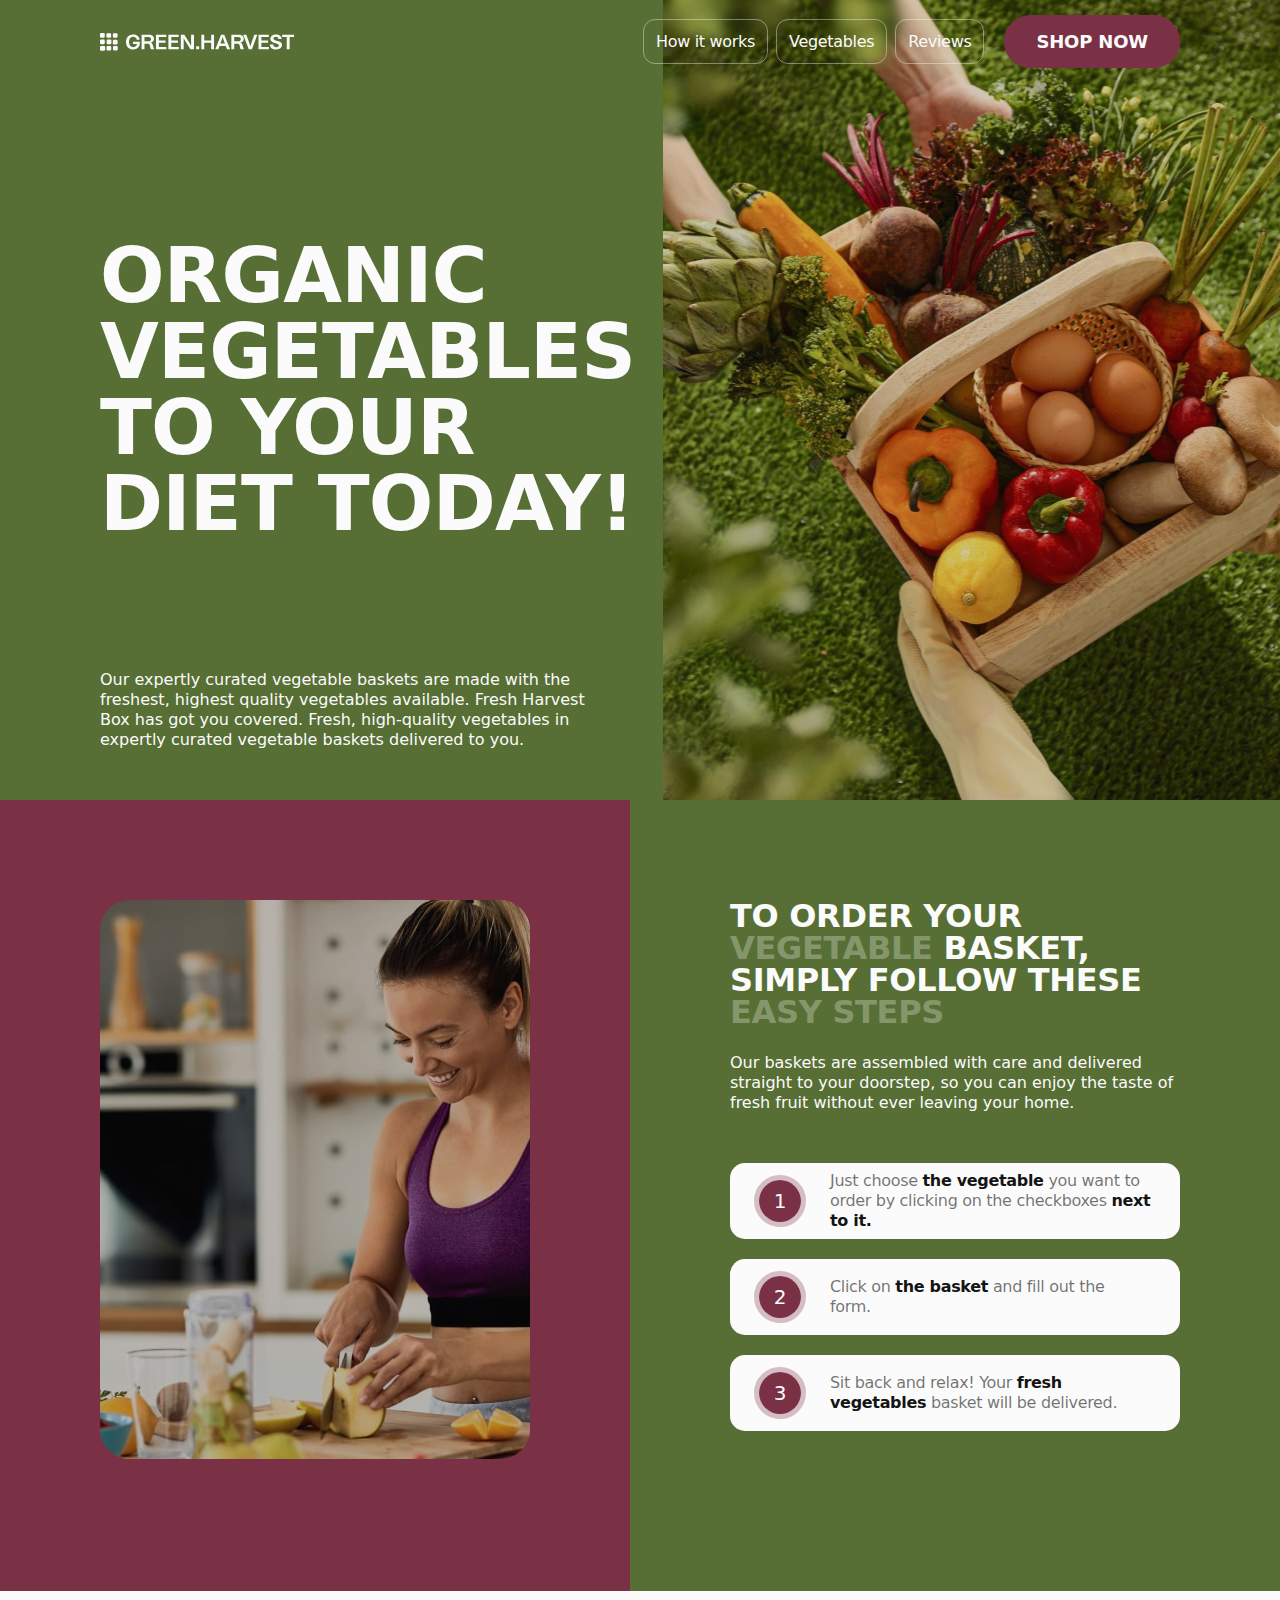
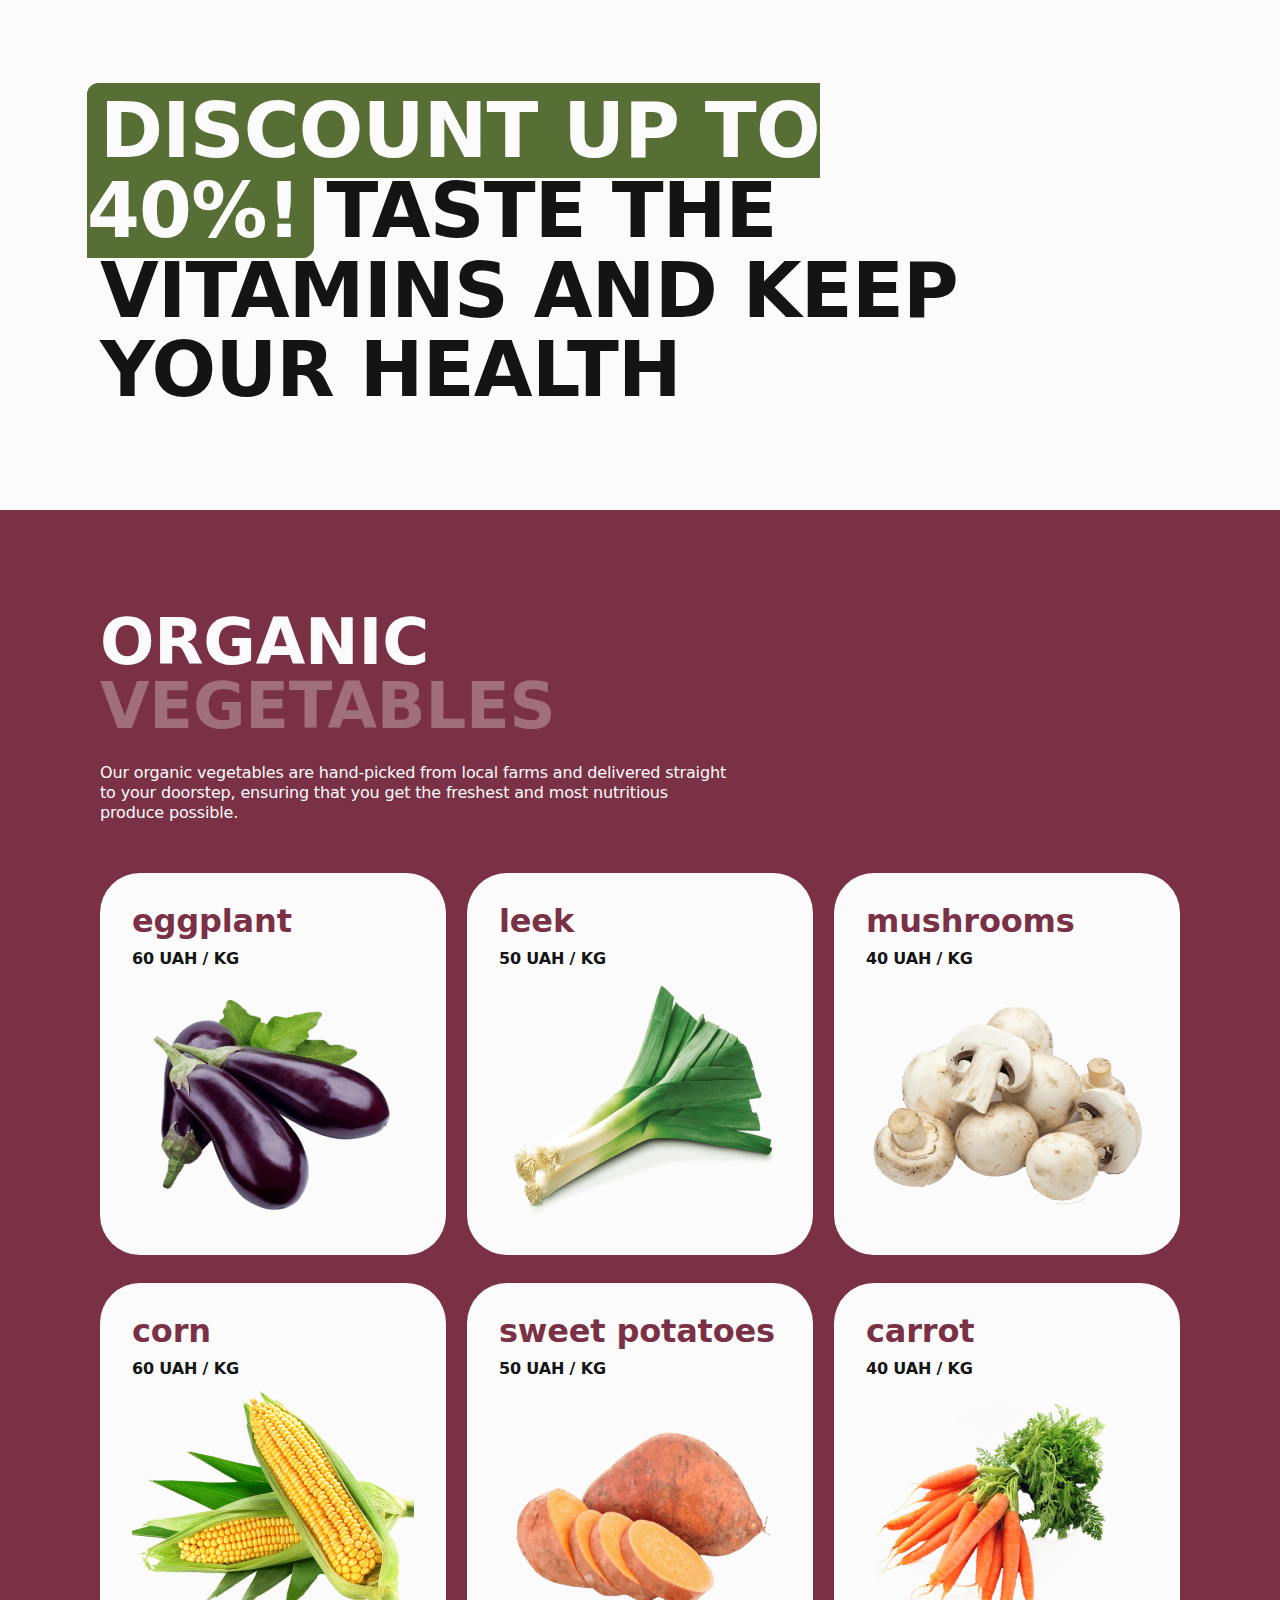
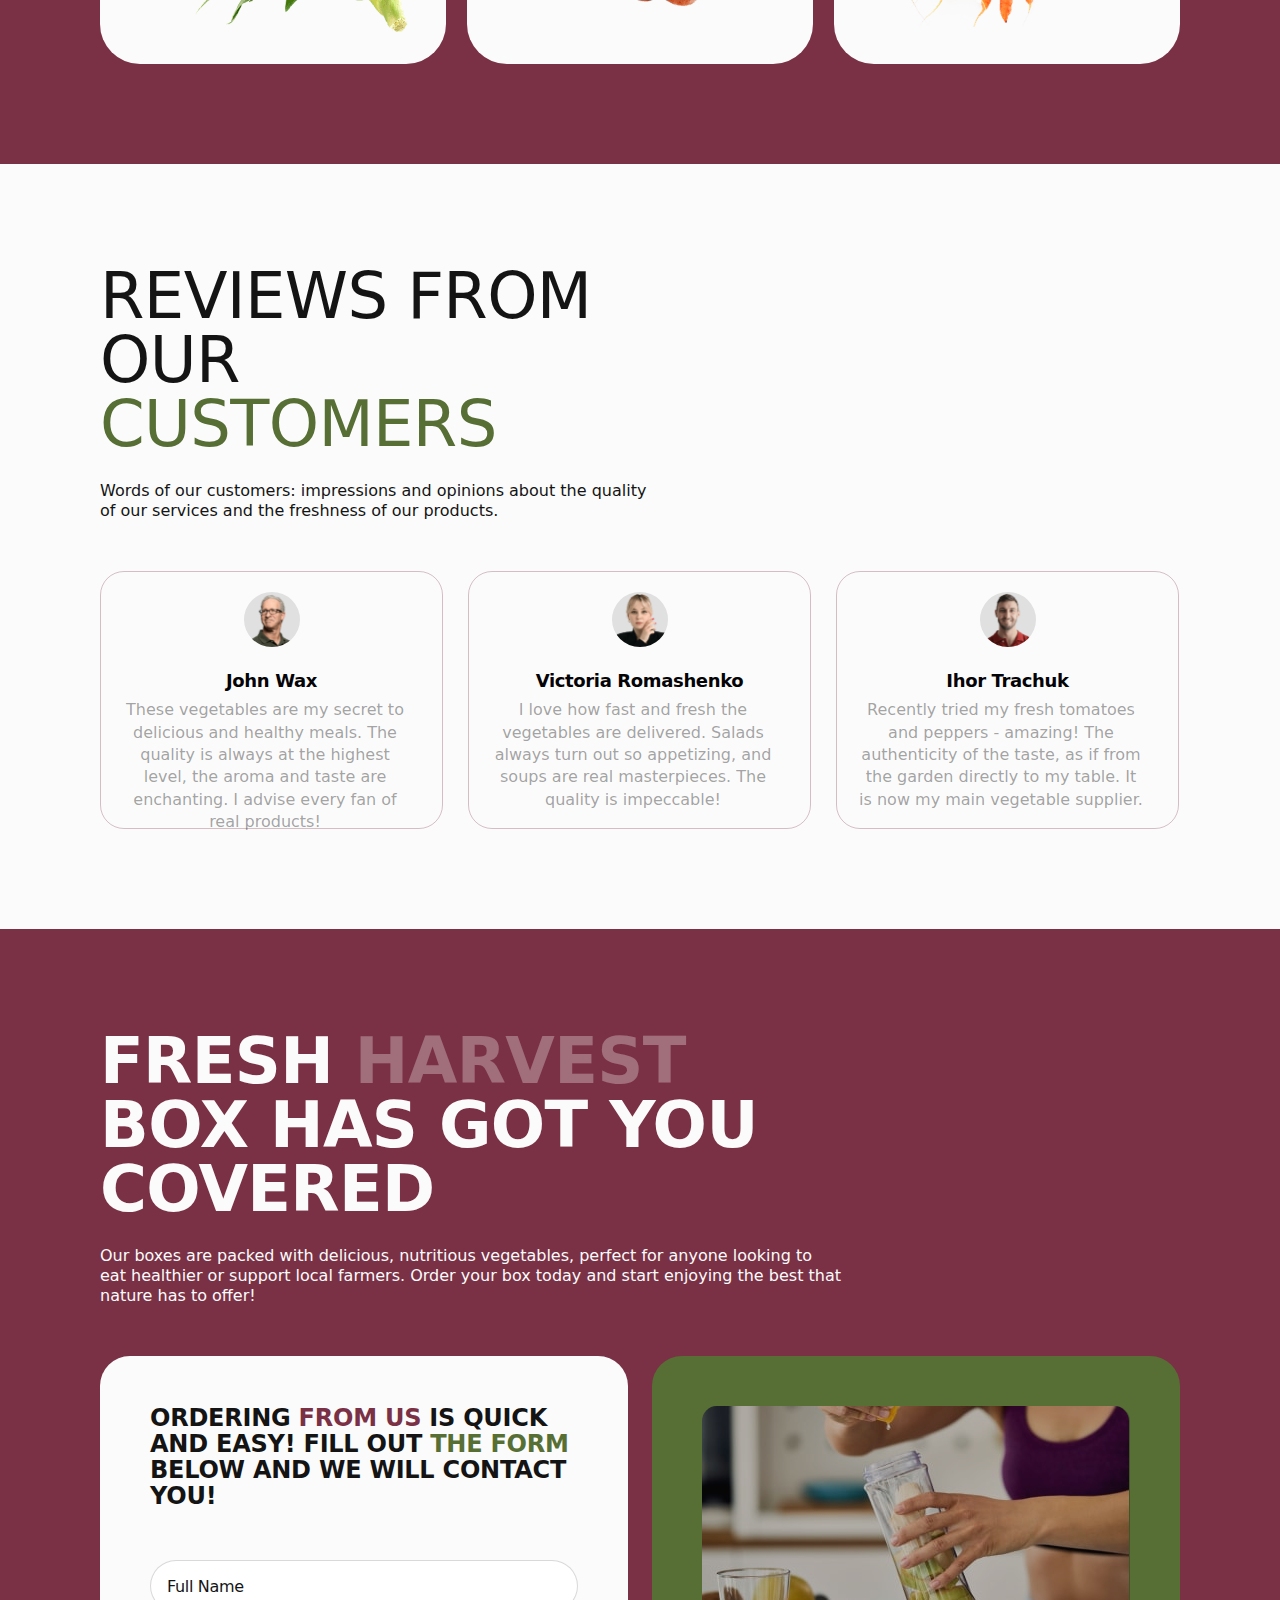
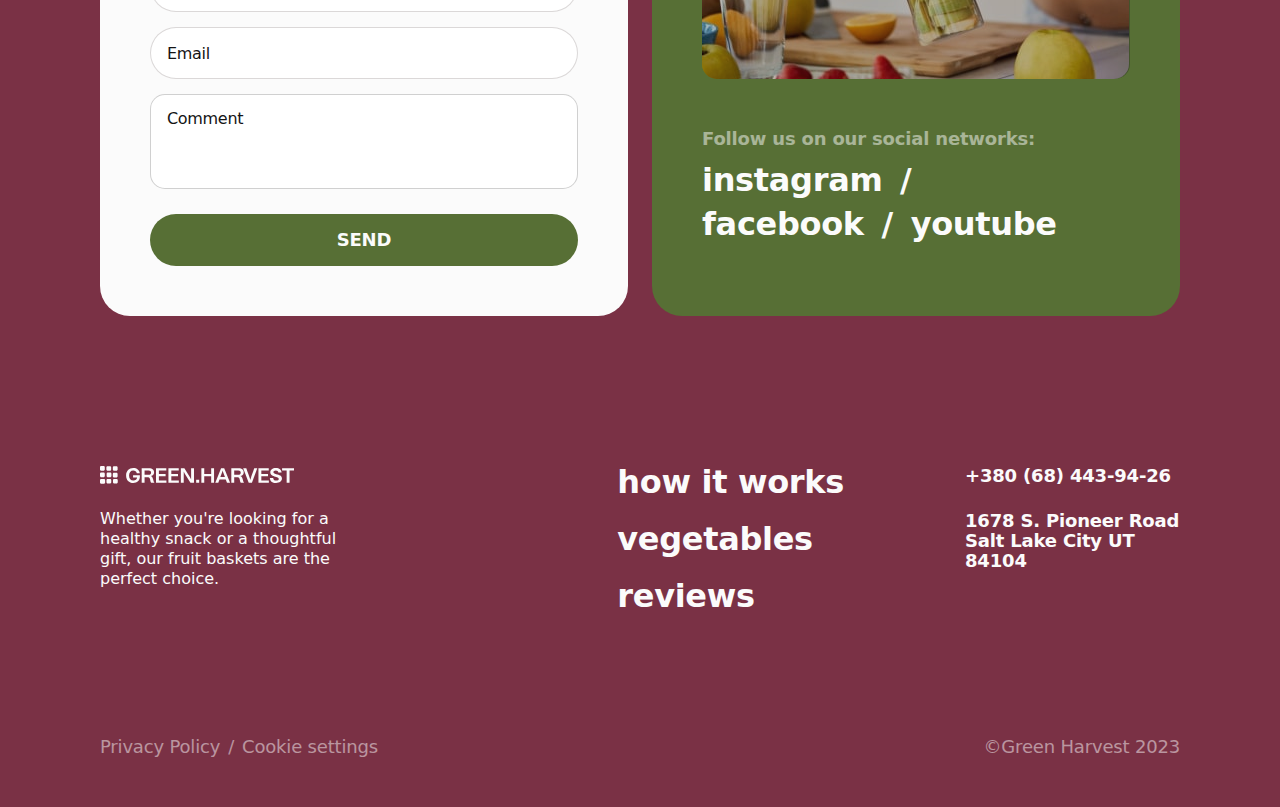
==== index.html @ 1ac450e4 "Deploying to gh-pages from @ ReshetS/greenharvest.v.ua@9ea8bf56bd5e5dac60e402d4d004d34b33aa23df 🚀" ====
<!DOCTYPE html>
<html lang="en">
  <head>
    <meta charset="UTF-8" />
    <link rel="icon" type="image/svg+xml" href="/favicon.svg" />
    <meta name="viewport" content="width=device-width, initial-scale=1.0" />
    <title>Green.Harvest</title>
    <!-- Modern Normalize -->
    <link
      rel="stylesheet"
      href="https://cdn.jsdelivr.net/npm/modern-normalize@2.0.0/modern-normalize.min.css"
    />

    <link rel="preconnect" href="https://fonts.googleapis.com" />
    <link rel="preconnect" href="https://fonts.gstatic.com" crossorigin />
    <link
      href="https://fonts.googleapis.com/css2?family=Inter+Tight:wght@500;600;700&display=swap"
      rel="stylesheet"
    />
    
    <script type="module" crossorigin src="/commonHelpers.js"></script>
    <link rel="stylesheet" href="/assets/index-4db8a9c2.css">
  </head>
  <body>
    <header class="header">
  <div class="container">
    <div class="header-container">
      <a class="header-logo-link" href="./index.html">
        <svg class="header-logo-mob squares" width="16" height="16">
          <use href="/assets/icons-3df100cc.svg#mini-cubiki"></use>
        </svg>
        <svg class="header-logo-mob" width="148" height="12">
          <use href="/assets/icons-3df100cc.svg#mini-green-harvest"></use>
        </svg>
        <svg class="header-logo-tab squares" width="18" height="18">
          <use href="/assets/icons-3df100cc.svg#big-cubiki"></use>
        </svg>
        <svg class="header-logo-tab" width="168" height="16">
          <use href="/assets/icons-3df100cc.svg#big-green-harvest"></use>
        </svg>
      </a>
      <nav class="nav">
        <ul class="nav-list">
          <li class="nav-item">
            <a href="#how-it-works" class="nav-link">How it works</a>
          </li>
          <li class="nav-item">
            <a href="#vegetables" class="nav-link">Vegetables</a>
          </li>
          <li class="nav-item">
            <a href="#reviews" class="nav-link">Reviews</a>
          </li>
          <li class="nav-item">
            <a href="#your-order" class="shop-now">shop now</a>
          </li>
        </ul>
      </nav>
      <button type="button" class="button-menu-open">
        <svg class="open-menu-mobile" width="32" height="32">
          <use
            class="open-menu-mob-icon"
            href="/assets/icons-3df100cc.svg#mini-icon-menu-open"
          ></use>
        </svg>
        <svg class="open-menu-tablet" width="40" height="40">
          <use
            class="open-menu-tablet-icon"
            href="/assets/icons-3df100cc.svg#big-icon-menu-open"
          ></use>
        </svg>
      </button>
    </div>
  </div>
</header>

    <main>
      <section class="hero">
  <div class="container">
    <div class="hero-text">
      <h1 class="hero-header">Organic vegetables to your diet today!</h1>
      <p class="hero-paragraph">
        Our expertly curated vegetable baskets are made with the freshest,
        highest quality vegetables available. Fresh Harvest Box has got you
        covered. Fresh, high-quality vegetables in expertly curated vegetable
        baskets delivered to you.
      </p>
    </div>
    <div class="hero-image"></div>
  </div>
</section>

      <section class="how-it-works" id="how-it-works">
  <div class="container">
    <h2 class="visually-hidden">How it works</h2>

    <div class="work-image-wrap">
      <div class="work-image">
        <picture>
          <source
            srcset="/assets/womcut-desc-1x-min-873be052.jpg 1x, /assets/womcut-desc-2x-min-32a72a0f.jpg 2x, /assets/womcut-desc-3x-min-7bc50a00.jpg 3x"
            media="(min-width: 1280px)"
          />
          <source
            srcset="/assets/womcut-tab-1x-min-53e9abe7.jpg 1x, /assets/womcut-tab-2x-min-c71056ba.jpg 2x, /assets/womcut-tab-3x-min-bfb5bbde.jpg 3x"
            media="(min-width: 768px)"
          />
          <source
            srcset="/assets/womcut-mob-1x-min-f9c97482.jpg 1x, /assets/womcut-mob-2x-min-c83e01bf.jpg 2x, /assets/womcut-mob-3x-min-0de0ffdc.jpg 3x"
            media="(max-width: 767px)"
          />
          <img
            class="work-image-pic"
            src="/assets/womcut-mob-1x-min-f9c97482.jpg"
            alt="Woman with knife"
          />
        </picture>
      </div>
    </div>
    <div class="work-steps-wrap">
      <div class="work-steps-txt-wrap">
        <h3 class="work-steps-subtit">
          To order your
          <span class="steps-subt-accent">vegetable</span> basket, simply follow
          these <span class="steps-subt-accent">easy steps</span>
        </h3>
        <p class="work-steps-text">
          Our baskets are assembled with care and delivered straight to your
          doorstep, so you can enjoy the taste of fresh fruit without ever
          leaving your home.
        </p>
      </div>
      <ol class="work-steps-list">
        <li class="work-steps-item">
          <p class="work-steps-item-txt">
            Just choose
            <span class="steps-list-accent">the vegetable</span> you want to
            order by clicking on the checkboxes
            <span class="steps-list-accent">next to it.</span>
          </p>
        </li>
        <li class="work-steps-item">
          <p class="work-steps-item-txt">
            Click on <span class="steps-list-accent">the basket</span> and fill
            out the form.
          </p>
        </li>
        <li class="work-steps-item">
          <p class="work-steps-item-txt">
            Sit back and relax! Your
            <span class="steps-list-accent">fresh vegetables</span> basket will
            be delivered.
          </p>
        </li>
      </ol>
    </div>
  </div>
</section>

      <section class="advertisement">
  <div class="container">
    <h2 class="visually-hidden">advertisement</h2>
    <p class="adv-text">
      <span class="adv-text-title">Discount up to 40%!</span
      ><span class="adv-text-descr"
        >Taste the vitamins and keep your health</span
      >
    </p>
  </div>
</section>

      <section class="vegetables" id="vegetables">
  <div class="container">
    <h2 class="organic-title">organic <span>vegetables</span></h2>
    <p class="title-about">
      Our organic vegetables are hand-picked from local farms and delivered
      straight to your doorstep, ensuring that you get the freshest and most
      nutritious produce possible.
    </p>
    <ul class="vg-list">
      <li class="vg-item">
        <h3 class="vg-subtitle">eggplant</h3>
        <p class="price-list">60 UAH / kg</p>
        <img
          srcset="/assets/blueguy-1x-min-4309bded.png 1x, /assets/blueguy-2x-min-775c04b2.png 2x, /assets/blueguy-3x-min-c6e5b8b1.png 3x"
          src="/assets/blueguy-1x-min-4309bded.png"
          alt="eggplant"
          width="282"
          height="243"
          class="vg-image"
        />
      </li>
      <li class="vg-item">
        <h3 class="vg-subtitle">leek</h3>
        <p class="price-list">50 UAH / kg</p>
        <img
          srcset="/assets/porei-1x-min-8922a48b.png 1x, /assets/porei-2x-min-8bfcbc9f.png 2x, /assets/porei-3x-min-dde8d0f3.png 3x"
          src="/assets/porei-1x-min-8922a48b.png"
          alt="leek"
          width="282"
          height="243"
          class="vg-image"
        />
      </li>
      <li class="vg-item">
        <h3 class="vg-subtitle">mushrooms</h3>
        <p class="price-list">40 UAH / kg</p>
        <img
          srcset="/assets/mashroom-1x-min-e8122bf9.png 1x, /assets/mashroom-2x-min-98635565.png 2x, /assets/mashroom-3x-min-b7a8b71f.png 3x"
          src="/assets/mashroom-1x-min-e8122bf9.png"
          alt="mushrooms"
          width="282"
          height="243"
          class="vg-image"
        />
      </li>
      <li class="vg-item">
        <h3 class="vg-subtitle">corn</h3>
        <p class="price-list">60 UAH / kg</p>
        <img
          srcset="/assets/corn-1x-min-f8c5b124.png 1x, /assets/corn-2x-min-4d82a1a4.png 2x, /assets/corn-3x-min-5b1b519f.png 3x"
          src="/assets/corn-1x-min-f8c5b124.png"
          alt="corn"
          width="282"
          height="243"
          class="vg-image"
        />
      </li>
      <li class="vg-item">
        <h3 class="vg-subtitle">sweet potatoes</h3>
        <p class="price-list">50 UAH / kg</p>
        <img
          srcset="/assets/batat-1x-min-7afc7198.png 1x, /assets/batat-2x-min-94a55d65.png 2x, /assets/batat-3x-min-c5b07190.png 3x"
          src="/assets/batat-1x-min-7afc7198.png"
          alt="sweetpotatoes"
          width="282"
          height="243"
          class="vg-image"
        />
      </li>
      <li class="vg-item">
        <h3 class="vg-subtitle">carrot</h3>
        <p class="price-list">40 UAH / kg</p>
        <img
          srcset="/assets/carrot-1x-min-13c53e2b.png 1x, /assets/carrot-2x-min-f703655a.png 2x, /assets/carrot-3x-min-bb2704ab.png 3x"
          src="/assets/carrot-1x-min-13c53e2b.png"
          alt="carrot"
          width="282"
          height="243"
          class="vg-image"
        />
      </li>
    </ul>
  </div>
</section>

      <section class="reviews" id="reviews">
  <div class="container">
    <h2 class="reviews-title">
      Reviews from our <span class="reviews-title-part">customers</span>
    </h2>
    <p class="reviews-text">
      Words of our customers: impressions and opinions about the quality of our
      services and the freshness of our products.
    </p>
    <ul class="reviews-list">
      <li class="reviews-item">
        <img
          srcset="[data-uri] 1x, /assets/john-2x-min-01c5e425.png 2x, /assets/john-3x-min-49cc8dfa.png 3x"
          class="reviews-img"
          src="[data-uri]"
          width="56"
          height="56"
          alt="John Wax"
        />

        <h3 class="reviews-subtitle">John Wax</h3>
        <p class="reviews-describe-text">
          These vegetables are my secret to delicious and healthy meals. The
          quality is always at the highest level, the aroma and taste are
          enchanting. I advise every fan of real products!
        </p>
      </li>
      <li class="reviews-item">
        <img
          srcset="[data-uri] 1x, /assets/victoria-2x-min-fb53dc72.png 2x, /assets/victoria-3x-min-999ca492.png 3x"
          class="reviews-img"
          src="[data-uri]"
          width="56"
          height="56"
          alt="Victoria Romashenko"
        />

        <h3 class="reviews-subtitle">Victoria Romashenko</h3>
        <p class="reviews-describe-text">
          I love how fast and fresh the vegetables are delivered. Salads always
          turn out so appetizing, and soups are real masterpieces. The quality
          is impeccable!
        </p>
      </li>
      <li class="reviews-item">
        <img
          srcset="/assets/ihor-3x-min-97449807.png 3x, /assets/ihor-2x-min-61804caf.png 2x, [data-uri] 1x"
          class="reviews-img"
          src="[data-uri]"
          width="56"
          height="56"
          alt="Ihor Trachuk"
        />

        <h3 class="reviews-subtitle">Ihor Trachuk</h3>
        <p class="reviews-describe-text">
          Recently tried my fresh tomatoes and peppers - amazing! The
          authenticity of the taste, as if from the garden directly to my table.
          It is now my main vegetable supplier.
        </p>
      </li>
    </ul>
  </div>
</section>

      <section class="your-order" id="your-order">
  <div class="container">
    <h2 class="your-order-title">
      fresh <span class="highlight-text-harvest">harvest</span> box has got you
      covered
    </h2>
    <p class="your-order-text">
      Our boxes are packed with delicious, nutritious vegetables, perfect for
      anyone looking to eat healthier or support local farmers. Order your box
      today and start enjoying the best that nature has to offer!
    </p>
    <div class="order-wrap">
      <div class="order-block">
        <form class="order-form">
          <p class="order-form-text">
            Ordering <span class="highlight-text-from-us">from us</span> is
            quick and easy! Fill out
            <span class="the-form">the form</span> below and we will contact
            you!
          </p>
          <input
            class="form-input"
            type="text"
            name="full-name"
            required
            placeholder="Full Name"
            pattern="[A-ZА-Я][a-zа-я]+ [A-ZА-Я][a-zа-я]+$"
            title="Please enter your full name, starting with capital letters (e.g., John Doe)."
          />
          <input
            class="form-input"
            type="email"
            name="email"
            required
            pattern="([A-z0-9_.-]{1,})@([A-z0-9_.-]{1,}).([A-z]{2,8})"
            placeholder="Email"
            title="Please enter a valid email address (e.g., user@example.com)."
          />
          <textarea
            class="form-textarea"
            name="comment"
            placeholder="Comment"
          ></textarea>
          <button class="form-submit-btn" type="submit">Send</button>
        </form>
      </div>
      <div class="social-media-block">
        <div class="image-wrap">
          <picture class="adaptive-image">
            <source
              media="(max-width: 767px)"
              srcset="/assets/womfill-mob-1x-min-afe6b4da.jpg 1x, /assets/womfill-mob-2x-min-99ae3e4e.jpg 2x, /assets/womfill-mob-3x-min-cabac37d.jpg 3x"
            />
            <source
              media="(max-width: 1279px)"
              srcset="/assets/womfill-tab-1x-min-35a54bfb.jpg 1x, /assets/womfill-tab-2x-min-a87c1660.jpg 2x, /assets/womfill-tab-3x-min-3a364bf2.jpg 3x"
            />
            <source
              media="(min-width: 1280px)"
              srcset="/assets/womfill-desc-1x-min-17edf8d7.jpg 1x, /assets/womfill-desc-2x-min-dd694968.jpg 2x, /assets/womfill-desc-3x-min-8ea91750.jpg 3x"
            />
            <img
              src="/assets/womfill-tab-1x-min-35a54bfb.jpg"
              class="social-media-image"
              alt="Woman filling the blender with fruits"
            />
          </picture>
        </div>
        <p class="social-media-text">Follow us on our social networks:</p>
        <ul class="social-media">
          <li class="social-media-item">
            <a
              class="social-media-link"
              target="_blank"
              href="https://www.instagram.com/goitclub/"
              >instagram</a
            >
          </li>
          <li class="social-media-item">
            <a
              class="social-media-link"
              target="_blank"
              href="https://www.youtube.com/c/GoIT"
              >facebook</a
            >
          </li>
          <li class="social-media-item">
            <a
              class="social-media-link"
              target="_blank"
              href="https://www.facebook.com/goITclub/"
              >youtube</a
            >
          </li>
        </ul>
      </div>
    </div>
  </div>
</section>

    </main>
    <footer class="footer">
  <div class="container">
    <div class="footer-wrap">
      <div class="footer-logo">
        <a class="footer-logo-link" href="./index.html">
          <svg class="footer-logo-icon-mob" width="16" height="16">
            <use href="/assets/icons-3df100cc.svg#mini-cubiki"></use>
          </svg>
          <svg class="footer-logo-icon-mob" width="148" height="12">
            <use href="/assets/icons-3df100cc.svg#mini-green-harvest"></use>
          </svg>
          <svg class="footer-logo-icon-tab" width="18" height="18">
            <use href="/assets/icons-3df100cc.svg#big-cubiki"></use>
          </svg>
          <svg class="footer-logo-icon-tab" width="168" height="15">
            <use href="/assets/icons-3df100cc.svg#big-green-harvest"></use>
          </svg>
        </a>
        <p class="footer-text">
          Whether you're looking for a healthy snack or a thoughtful gift, our
          fruit baskets are the perfect choice.
        </p>
      </div>
      <div class="footer-blok-nav">
        <nav class="footer-nav">
          <ul class="footer-nav-list">
            <li>
              <a class="footer-nav-link" href="#how-it-works">how it works</a>
            </li>
            <li>
              <a class="footer-nav-link" href="#vegetables">vegetables</a>
            </li>
            <li><a class="footer-nav-link" href="#reviews">reviews</a></li>
          </ul>
        </nav>
        <address class="footer-address">
          <a class="footer-address-link" href="tel:+380684439426"
            >+380 (68) 443-94-26</a
          >
          <p class="footer-address-text">
            1678 S. Pioneer Road Salt Lake City UT 84104
          </p>
        </address>
      </div>
    </div>

    <div class="footer-soc">
      <a class="footer-soc-link" href="">Privacy Policy</a>
      <p class="footer-soc-text">/</p>
      <a class="footer-soc-link" href="">Cookie settings</a>
      <a class="footer-soc-link" href="./index.html"
        >&copy;Green Harvest 2023</a
      >
    </div>
  </div>
</footer>

    <div class="backdrop" id="mobile-menu">
  <div class="mobile-menu">
    <div class="modal container">
      <button type="button" class="modal-btn">
        <svg
          class="modal-close-icon-mini"
          width="20"
          height="20"
          aria-label="close-icon"
        >
          <use href="/assets/icons-3df100cc.svg#miniX"></use>
        </svg>
        <svg
          class="modal-close-icon-big"
          width="24"
          height="24"
          aria-label="close-icon"
        >
          <use href="/assets/icons-3df100cc.svg#bigX"></use>
        </svg>
      </button>
      <ul class="modal-menu">
        <li class="modal-menu-item">
          <a href="#how-it-works" class="modal-menu-link">how it works</a>
        </li>
        <li class="modal-menu-item">
          <a href="#vegetables" class="modal-menu-link">vegetables</a>
        </li>
        <li class="modal-menu-item">
          <a href="#reviews" class="modal-menu-link">reviews</a>
        </li>
        <li class="modal-menu-item-shop">
          <a href="#your-order" class="modal-menu-link-shop">shop now</a>
        </li>
      </ul>
    </div>
  </div>
</div>

    
  </body>
</html>
---- assets/index-4db8a9c2.css ----
h1,h2,h3,h4,h5,h6,p{margin:0}p:last-child{margin-bottom:0}ul,ol{margin:0;padding:0;list-style:none}a{color:currentColor;text-decoration:none}button{cursor:pointer}img{display:block;max-width:100%;height:auto}.header .container{position:relative}.header-container{display:flex;justify-content:space-between;align-items:center;position:absolute;padding:0 20px;left:0;right:0;top:20px;width:100%}.header-logo-link{display:flex;align-items:center;gap:4px}.header-logo-mob{fill:#fbfbfb}.button-menu-open{display:block;stroke:#fbfbfb;background-color:transparent;border:none}.open-menu-tablet,.header-logo-tab,.nav{display:none}@media screen and (min-width: 768px){.header-container{padding:0 32px;top:32px}.header-logo-link{gap:8px}.button-menu-open{height:40px}.button-menu-open-mob,.header-logo-mob,.open-menu-mobile{display:none}.open-menu-tablet{display:inline}.open-menu-tablet-icon{stroke:#fbfbfb;background-color:transparent;border:none}.header-logo-tab{display:inline;fill:#fbfbfb}}@media screen and (min-width:1280px){.header-container{padding:0 100px}.button-menu-open-td{display:none}.nav{display:flex;align-items:center}.nav-list{display:flex}.nav-item:not(:last-child){margin-right:8px}.nav-item:nth-last-child(2){margin-right:20px}.nav-link{padding:12px;border:1px solid rgba(251,251,251,.4);border-radius:12px;font-weight:500;line-height:1.25;letter-spacing:-.02em}.button-menu-open{display:none}.shop-now{border-radius:30px;padding:16px 32px;background-color:#7a3145;border:none;font-weight:600;font-size:18px;letter-spacing:-.01em;line-height:1.11;text-transform:uppercase;transition:background-color .3s cubic-bezier(.4,0,.2,1)}.shop-now:hover,.shop-now:focus{background-color:#622133}}.hero{width:100%;margin:0 auto;background-color:#576f35}.hero>.container{padding:0}.hero-text{padding:100px 20px 40px}.hero-header{font-size:48px;line-height:1;letter-spacing:-.01em;text-transform:uppercase;margin-bottom:20px}.hero-paragraph{line-height:1.29;font-weight:500}.hero-image{background-image:linear-gradient(to bottom,rgba(20,20,20,.2),rgba(20,20,20,.2)),url(/assets/vegbox-mob-1x-min-b0b3d341.jpg);background-repeat:no-repeat;background-position:center;background-size:cover;width:100%;height:370px}@media screen and (min-resolution: 192dpi){.hero-image{background-image:linear-gradient(to bottom,rgba(20,20,20,.2),rgba(20,20,20,.2)),url(/assets/vegbox-mob-2x-min-153def08.jpg)}}@media screen and (min-resolution: 288dpi){.hero-image{background-image:linear-gradient(to bottom,rgba(20,20,20,.2),rgba(20,20,20,.2)),url(/assets/vegbox-mob-3x-min-8d259956.jpg)}}@media screen and (min-width: 768px){.hero-text{padding:122px 32px 50px}.hero-header{font-size:76px;margin-bottom:25px}.hero-paragraph{line-height:1.25;margin-right:101px}.hero-image{height:539px;background-image:linear-gradient(to bottom,rgba(20,20,20,.2),rgba(20,20,20,.2)),url(/assets/vegbox-tab-1x-min-7b70e2a1.jpg)}@media screen and (min-resolution: 192dpi){.hero-image{background-image:linear-gradient(to bottom,rgba(20,20,20,.2),rgba(20,20,20,.2)),url(/assets/vegbox-tab-2x-min-f621f8d2.jpg)}}@media screen and (min-resolution: 288dpi){.hero-image{background-image:linear-gradient(to bottom,rgba(20,20,20,.2),rgba(20,20,20,.2)),url(/assets/vegbox-tab-3x-min-9489acaa.jpg)}}}@media screen and (min-width: 1280px){.hero>.container{display:flex;flex-direction:row;gap:0}.hero-text{padding-top:238px;padding-right:28px;padding-left:100px;flex-basis:630px}.hero-header{margin-bottom:128px}.hero-paragraph{margin-right:31px}.hero-image{flex-basis:650px;height:800px;background-image:linear-gradient(to bottom,rgba(20,20,20,.2),rgba(20,20,20,.2)),url(/assets/vegbox-desc-1x-min-d628b702.jpg)}@media screen and (min-resolution: 192dpi){.hero-image{background-image:linear-gradient(to bottom,rgba(20,20,20,.2),rgba(20,20,20,.2)),url(/assets/vegbox-desc-2x-min-db6448e7.jpg)}}@media screen and (min-resolution: 288dpi){.hero-image{background-image:linear-gradient(to bottom,rgba(20,20,20,.2),rgba(20,20,20,.2)),url(/assets/vegbox-desc-3x-min-4e0ac0df.jpg)}}}.how-it-works{width:100%;margin:0 auto}.how-it-works>.container{padding:0}.work-image-wrap{padding:40px 20px}.work-image{position:relative}.work-image-pic{border-radius:30px;max-width:100%;margin:0 auto}.work-image:after{content:"";width:100%;height:100%;position:absolute;top:0;left:0;background-color:#1414144d;border-radius:30px;pointer-events:none}.work-steps-wrap{background-color:#576f35;padding:80px 20px}.work-steps-txt-wrap{margin-bottom:40px}.work-steps-subtit{font-weight:600;font-size:28px;line-height:1;letter-spacing:-.01em;text-transform:uppercase;color:#fbfbfb;margin:0 auto 20px}.steps-subt-accent{color:#fbfbfb4d}.work-steps-text{font-weight:500;font-size:14px;line-height:1.28;color:#fbfbfb;margin:0 auto}.work-steps-list{color:#14141499;display:flex;flex-direction:column;justify-content:center;align-items:center;gap:20px;width:100%}.work-steps-item:nth-child(2){padding:12px 59px 12px 100px}.work-steps-item{display:flex;align-items:center;position:relative;counter-increment:section;list-style:none;z-index:0;background-color:#fbfbfb;border-radius:15px;padding:12px 27px 12px 100px;width:100%;height:76px}.work-steps-item:before{background-image:url("data:image/svg+xml,%3Csvg viewBox='0 0 52 52' fill='none' xmlns='http://www.w3.org/2000/svg'%3E%3Ccircle cx='26' cy='26' r='21' fill='%237A3145'/%3E%3Ccircle cx='26' cy='26' r='23.5' stroke='%237A3145' stroke-opacity='0.3' stroke-width='5'/%3E%3C/svg%3E%0A");background-repeat:no-repeat;background-size:cover;content:counter(section);position:absolute;top:50%;transform:translateY(-50%);left:24px;display:flex;align-items:center;justify-content:center;font-size:20px;color:#fbfbfb;font-weight:500;line-height:1;letter-spacing:-.02em;height:52px;width:52px}.work-steps-item-txt{font-weight:500;font-size:12px;line-height:1.17;letter-spacing:-.02em;color:#14141499}.steps-list-accent{font-weight:700;color:#141414}@media screen and (min-width: 768px){.work-image-wrap{padding:100px 64px}.work-image-pic{max-width:640px;height:640px}.work-steps-wrap{padding:100px 159px}.work-steps-txt-wrap{margin-bottom:50px}.work-steps-subtit{font-size:32px;margin-bottom:25px}.work-steps-text{font-size:16px;line-height:1.25}.work-steps-item{padding:12px 25px 12px 100px}.work-steps-item-txt{font-size:16px;line-height:1.25}}@media screen and (min-width: 1280px){.how-it-works>.container{display:flex;flex-direction:row;gap:0}.work-image-wrap{padding:100px;flex-basis:630px}.work-image-pic{width:430px;height:559px}.work-steps-wrap{flex-basis:650px;padding:100px 100px 160px}}.advertisement{padding-top:80px;padding-bottom:80px;background:#fbfbfb}.advertisement .container{padding-left:10px;padding-right:10px}.adv-text{display:block;font-size:48px;line-height:1.04;letter-spacing:-.01em;text-transform:uppercase;color:#141414}.adv-text-title{display:block;color:#fbfbfb;border-style:solid;border-color:#576f35;border-left-width:10px;border-right-width:10px;border-radius:12px;background-color:#576f35;padding-left:0}.adv-text-descr{display:block;padding-left:10px}@media screen and (min-width: 768px){.advertisement{padding-top:100px;padding-bottom:100px}.advertisement .container{padding-left:16px;padding-right:16px}.adv-text{font-size:64px;line-height:1.09}.adv-text-title{border-left-width:16px;border-right-width:16px}.adv-text-descr{padding-left:16px}}@media screen and (min-width: 1280px){.advertisement .container{padding-left:100px;padding-right:100px}.adv-text{font-size:76px;line-height:1.05}.adv-text-title{display:inline;border-left-width:13px;border-right-width:13px;position:relative;left:-13px}.adv-text-descr{display:inline;padding-left:0;padding-right:13px}}.vegetables{padding-top:80px;padding-bottom:80px;letter-spacing:-.01em}.organic-title{font-size:48px;line-height:1.04;text-transform:uppercase;margin-bottom:20px;max-width:335px}.organic-title span{color:#fbfbfb4d}.title-about{font-weight:500;line-height:1.29;margin-bottom:40px;max-width:335px}.vg-list{display:flex;flex-wrap:wrap;gap:20px}.vg-item{border-radius:40px;padding:32px 26px;flex-basis:auto;background:#fbfbfb}.vg-subtitle{font-size:28px;line-height:1;color:#7a3145;margin-bottom:12px}.price-list{line-height:1.29;text-transform:uppercase;color:#141414;margin-bottom:14px}.vg-image{margin:0 auto}@media screen and (min-width: 768px){.vegetables{padding-top:100px;padding-bottom:100px}.organic-title{font-size:64px;line-height:1;margin-bottom:50px;max-width:508px}.title-about{line-height:1.25;margin-bottom:50px;max-width:626px}.vg-list{gap:28px 20px}.vg-item{padding:32px 30px;flex-basis:calc((100% - 20px)/2)}.vg-subtitle{font-size:32px}.price-list{margin-bottom:10px}}@media screen and (min-width: 1280px){.organic-title{margin-bottom:25px}.vg-list{gap:28px 21px}.vg-item{padding:32px;flex-basis:calc((100% - 2 * 21px) / 3)}}.reviews{background-color:#fbfbfb;padding-top:80px;padding-bottom:80px}.reviews-title{font-size:48px;line-height:1.04;letter-spacing:-.01em;text-transform:uppercase;color:#141414;margin-bottom:20px}.reviews-title-part{color:#576f35}.reviews-text{font-weight:500;line-height:1.3;color:#141414;margin-bottom:40px}.reviews-item{border:1px solid rgba(122,49,69,.3);border-radius:24px;padding:20px 16px 38px;width:100%;height:238px}.reviews-img{background-color:#e0e0e0;display:block;margin:auto auto 24px;border-radius:100%}.reviews-subtitle{font-size:16px;line-height:1.25;letter-spacing:-.02em;text-align:center;color:#040306;margin-bottom:8px}.reviews-describe-text{font-weight:500;line-height:1.3;text-align:center;color:#04030666;max-width:288px}.reviews-item{display:none}.reviews-item:nth-child(1){display:block}@media screen and (min-width: 768px){.reviews{background-color:#fbfbfb;padding-top:100px;padding-bottom:100px}.reviews-title{max-width:553px;font-weight:400;font-size:64px;line-height:1;letter-spacing:-.01em;text-transform:uppercase;color:#141414;margin-bottom:25px}.reviews-text{max-width:553px;font-weight:500;line-height:1.25;color:#141414;margin-bottom:50px}.reviews-subtitle{font-size:18px;line-height:1.1}.reviews-item:nth-child(-n+2){display:block}.reviews-describe-text{font-weight:500;line-height:1.4;text-align:center;color:#14141466}.reviews-list{display:flex;gap:18px}.reviews-item{width:343px;height:258px;padding:20px}:root{font-size:16px}}@media screen and (min-width: 1280px){.reviews{padding-top:100px;padding-bottom:100px}.reviews-item{display:block}.reviews-list{display:flex;gap:25px}}:root{--text: #141414;--background: #576f35;--background-2: #7a3145;--main-text: #fbfbfb;--harvest: rgba(251, 251, 251, .3);--font-family: "Inter Tight", sans-serif}.your-order{padding:80px 0}.your-order-title{display:block;font-size:48px;line-height:1.04;letter-spacing:-.01em;text-transform:uppercase;margin-bottom:29px}.highlight-text-harvest{color:var(--harvest)}.your-order-text{font-weight:500;line-height:1.29;margin-bottom:40px}.order-block{border-radius:30px;padding:40px 20px;background-color:var(--main-text)}.order-form-text{margin-bottom:40px;font-size:24px;line-height:1.08;letter-spacing:-.01em;text-transform:uppercase;color:var(--text)}.highlight-text-from-us{color:var(--background-2)}.the-form{color:var(--background)}.order-form{display:flex;flex-direction:column}.form-input{border:1px solid rgba(77,61,61,.2);width:100%;border-radius:30px;padding-left:16px;margin-bottom:15px;height:46px}.form-input:user-valid{border-color:#3cbc81}.form-input:user-invalid{border-color:#e74a3b}.form-input:focus,.form-textarea:focus{outline:none;border-color:var(--background-2)}.form-textarea{resize:none;width:100%;border:1px solid rgba(20,20,20,.2);border-radius:15px;padding-left:16px;padding-top:14px;height:91px;margin-bottom:20px}.order-form ::placeholder{font-weight:500;line-height:129%;letter-spacing:-.02em;color:var(--text)}.form-submit-btn{font-weight:600;line-height:1.29;letter-spacing:-.01em;border:none;text-transform:uppercase;color:var(--main-text);border-radius:30px;padding:16px 0;max-width:100%;text-align:center;background:var(--background)}.social-media-block{margin-top:20px;border-radius:30px;padding:40px 20px;background-color:var(--background)}.order-block,.social-media-block{min-width:280px}.social-media-image{max-width:100%;border-radius:15px;max-height:273px;margin-bottom:20px}.image-wrap{position:relative}.image-wrap:after{content:"";width:100%;height:100%;position:absolute;top:0;left:0;background-color:#1414144d;border-radius:15px;pointer-events:none}.social-media-text{line-height:1.29;letter-spacing:-.01em;color:#fbfbfb80}.social-media{margin-top:14px}.social-media-item{display:inline-block}.social-media-item:not(:last-child){margin-bottom:8px}.social-media-item:not(:last-child):after{content:"/";font-size:24px;line-height:1.08;margin:0 8px}.social-media-link{font-size:24px;line-height:1.08;letter-spacing:-.01em}@media screen and (min-width:768px){.your-order{padding:100px 0}.your-order-title{font-size:64px;line-height:1}.your-order-text{line-height:1.25;max-width:640px}.order-block{margin:0 auto;max-width:628px;padding:50px 100px}.order-form-text{margin-bottom:50px}.form-input{height:52px;line-height:1.25}.order-form::placeholder{font-weight:500;font-size:16px;line-height:1.25;letter-spacing:-.02em}.form-textarea{height:95px;margin-bottom:25px}.form-submit-btn{font-size:18px;line-height:1.11}.social-media-block{max-width:628px;margin:25px auto 0;padding:50px}.social-media-image{margin-bottom:50px}.social-media-text{font-size:18px;line-height:1.11}.social-media{margin-top:15px}.social-media-item:not(:last-child):after{font-size:32px;line-height:1;margin:0 12px}.social-media-item:not(:last-child){margin:0}.social-media-link{font-size:32px;line-height:1}}@media screen and (min-width:1280px){.order-wrap{display:flex;gap:24px}.order-block{padding:50px}.your-order-title{margin-bottom:25px;margin-right:auto;max-width:751px}.your-order-text{margin-right:auto;margin-bottom:50px;max-width:742px}.social-media-block{margin-top:0}.order-block,.social-media-block{flex-basis:calc((100% - 24px)/2)}.social-media-item:not(:last-child){margin-bottom:12px}}.footer{padding-top:40px;padding-bottom:40px}.footer-wrap{display:flex;flex-direction:column;gap:40px;margin-bottom:80px}.footer-logo{display:flex;align-items:flex-start;justify-content:flex-start;flex-direction:column;gap:14px;width:296px}.footer-logo-link{display:flex;gap:4px;align-items:center}.footer-logo-icon-mob{fill:#fbfbfb}.footer-logo-icon-tab{display:none;fill:#fbfbfb}.footer-text{font-weight:500;font-size:14px;line-height:1.29;color:#fbfbfb}.footer-blok-nav{display:flex;align-items:flex-start;justify-content:flex-start;flex-direction:column;gap:40px}.footer-nav-list{display:flex;align-items:flex-start;justify-content:flex-start;flex-direction:column;gap:14px}.footer-nav-link{font-size:28px;line-height:1;letter-spacing:-.01em;color:#fbfbfb}.footer-address{display:flex;align-items:flex-start;justify-content:flex-start;flex-direction:column;gap:14px}.footer-address-link{line-height:1.29;letter-spacing:-.01em;color:#fbfbfb}.footer-address-text{width:179px;line-height:1.29;letter-spacing:-.01em;color:#fbfbfb}.footer-soc{display:flex;flex-direction:row;gap:8px}.footer-soc-link,.footer-soc-text{font-weight:500;font-size:12px;line-height:1.33;letter-spacing:-.01em;color:#fbfbfb80}.footer-soc-link:last-child{margin-left:auto}@media screen and (min-width:768px){.footer{padding-top:32px;padding-bottom:32px}.footer-wrap{margin-bottom:100px;flex-direction:row}.footer-logo{gap:25px;width:265px}.footer-logo-link{gap:8px}.footer-logo-icon-mob{display:none}.footer-logo-icon-tab{display:flex;fill:#fbfbfb}.footer-text{font-size:16px;line-height:1.25}.footer-blok-nav{margin-left:auto;gap:64px}.footer-nav-list{gap:25px}.footer-nav-link{font-size:32px}.footer-address{gap:25px}.footer-address-link{font-size:18px;line-height:1.11}.footer-address-text{width:215px;font-size:18px;line-height:1.11}.footer-soc-link,.footer-soc-text{font-size:18px;line-height:1.11}}@media screen and (min-width:1280px){.footer{padding-top:50px;padding-bottom:50px}.footer-wrap{margin-bottom:125px}.footer-blok-nav{margin-left:auto;flex-direction:row;gap:121px}}.backdrop{position:fixed;top:0;left:0;width:100%;height:100%;z-index:999;background-color:#14141466;opacity:0;visibility:hidden;pointer-events:none;transition:opacity .25s cubic-bezier(.4,0,.2,1),visibility .25s cubic-bezier(.4,0,.2,1)}.mobile-menu{position:absolute;top:0;left:0;width:100%;height:100%;background-color:#7a3145;transition:transform .25s cubic-bezier(.4,0,.2,1);transform:translate(100%)}.backdrop.is-open{opacity:1;visibility:visible;pointer-events:auto}.backdrop.is-open>.mobile-menu{transform:translate(0)}.modal{position:relative;display:flex;flex-direction:column;height:100%;padding-bottom:40px;padding-top:240px}.modal-btn{position:absolute;top:20px;right:20px;background-color:transparent;border:none;padding:0;line-height:0}.modal-close-icon-mini{stroke:#fbfbfb}.modal-close-icon-big{display:none}.modal-menu{height:100%;display:flex;justify-content:space-between;align-items:center;gap:8px;flex-direction:column;margin-left:auto;margin-right:auto}.modal-menu-item{display:flex;justify-content:center;align-items:center;border:1px solid rgba(251,251,251,.4);border-radius:12px;width:115px;height:42px;transition:color .25s cubic-bezier(.4,0,.2,1)}.modal-menu-item:hover,.modal-menu-item:focus{background:#fbfbfb}.modal-menu-item:hover>.modal-menu-link,.modal-menu-item:focus>.modal-menu-link{color:#7a3145}.modal-menu-link{font-weight:500;font-size:14px;line-height:1.28571;letter-spacing:-.02em;text-align:center;color:#fbfbfb;transition:color .25s cubic-bezier(.4,0,.2,1)}.modal-menu-item-shop{display:flex;flex-wrap:wrap;justify-content:center;align-items:center;border:1px solid rgba(251,251,251,.2);border-radius:30px;width:155px;height:50px;margin-top:auto}.modal-menu-link-shop{font-weight:600;font-size:14px;line-height:1.28571;letter-spacing:-.01em;text-transform:uppercase;color:#fbfbfb}.modal-menu-item-shop:hover,.modal-menu-item-shop:focus{background:#fbfbfb}.modal-menu-item-shop:hover>.modal-menu-link-shop,.modal-menu-item-shop:focus>.modal-menu-link-shop{color:#7a3145}@media screen and (min-width: 768px) and (max-width: 1279px){.mobile-menu{width:351px;right:0;left:auto}.modal-close-icon-mini{display:none}.modal-close-icon-big{display:block;stroke:#fbfbfb}}@media screen and (min-width: 1280px){.backdrop.is-open{opacity:0;visibility:hidden;pointer-events:none}}:root{font-family:Inter Tight,sans-serif;font-optical-sizing:auto;font-weight:600;font-style:normal;font-size:14px;line-height:1;color:#fbfbfb;background-color:#7a3145;font-synthesis:none;text-rendering:optimizeLegibility;-webkit-font-smoothing:antialiased;-moz-osx-font-smoothing:grayscale;-webkit-text-size-adjust:100%}.container{width:100%;padding-left:20px;padding-right:20px;margin:0 auto}.visually-hidden{position:absolute;width:1px;height:1px;margin:-1px;border:0;padding:0;white-space:nowrap;clip-path:inset(100%);clip:rect(0 0 0 0);overflow:hidden}@media screen and (min-width: 375px){.container{max-width:375px}}@media screen and (min-width: 768px){.container{max-width:768px;padding-left:32px;padding-right:32px}:root{font-size:16px}}@media screen and (min-width: 1280px){.container{max-width:1280px;padding-left:100px;padding-right:100px}}
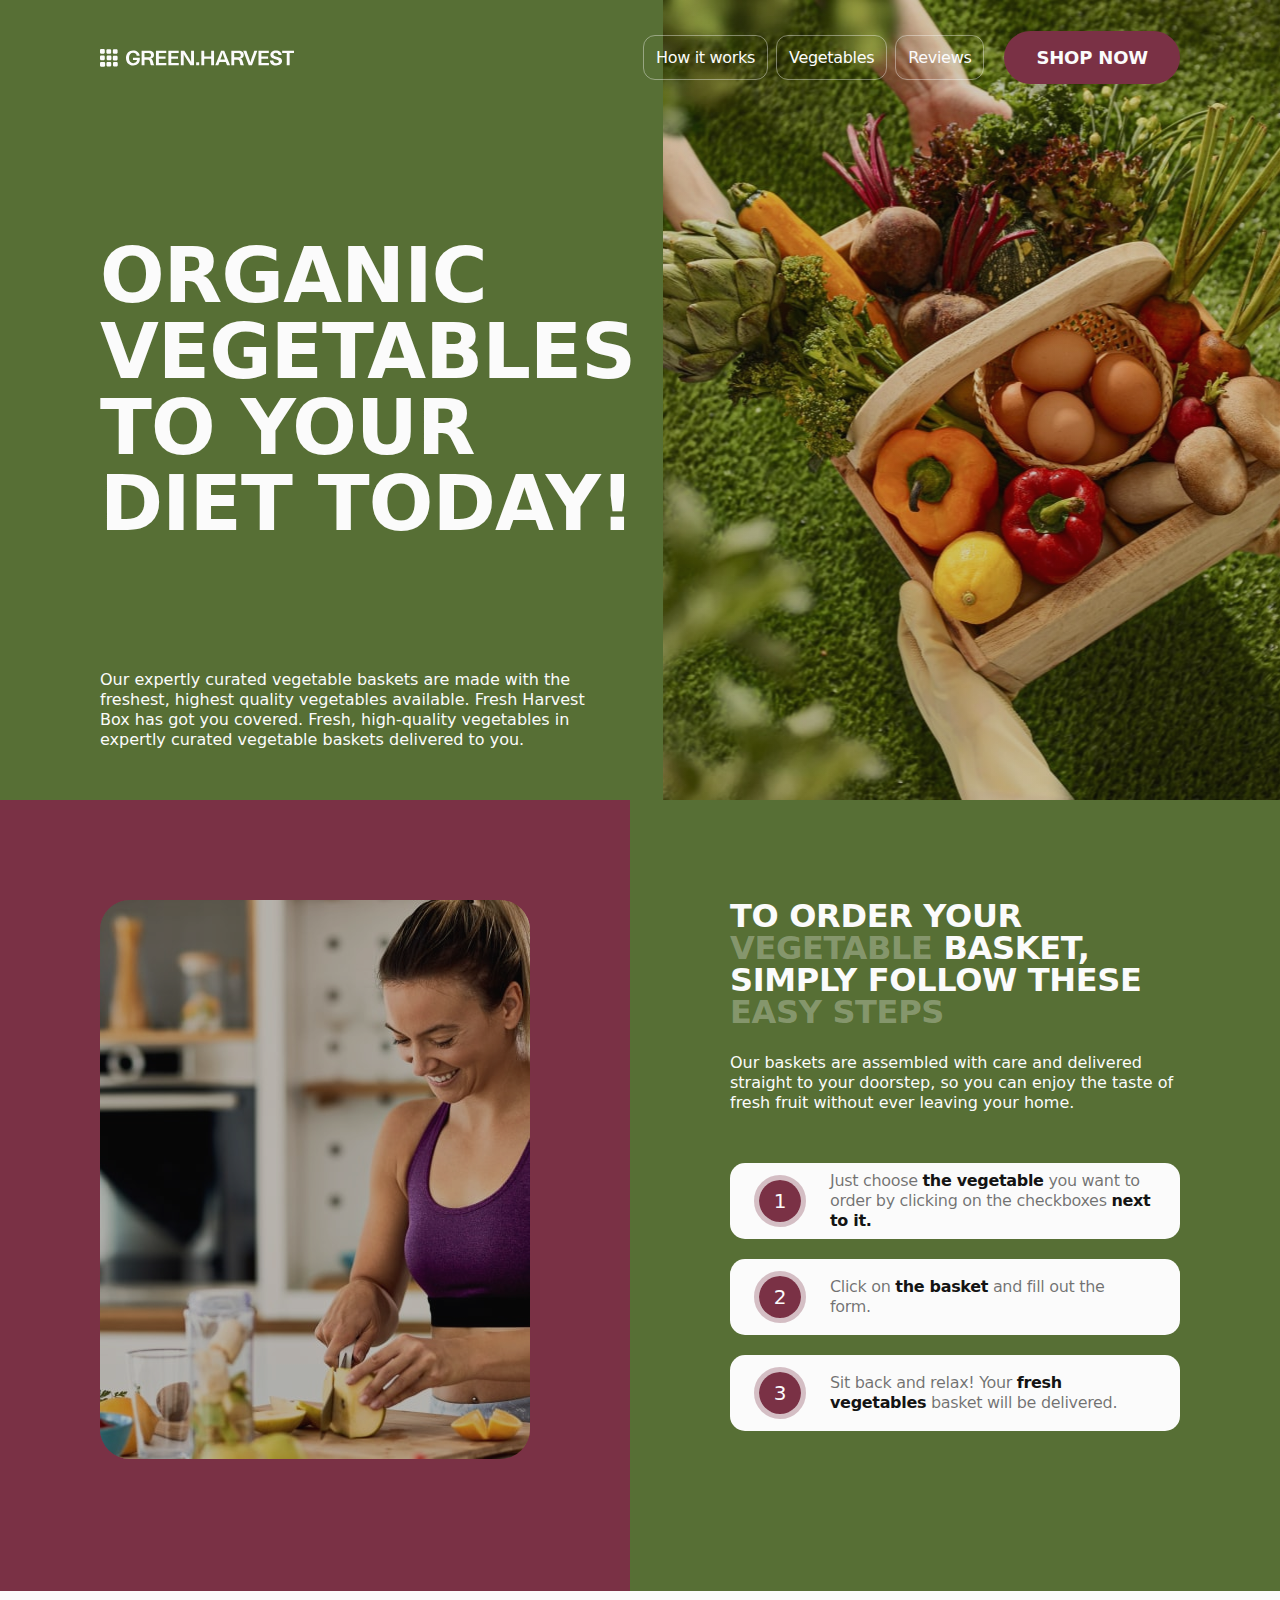
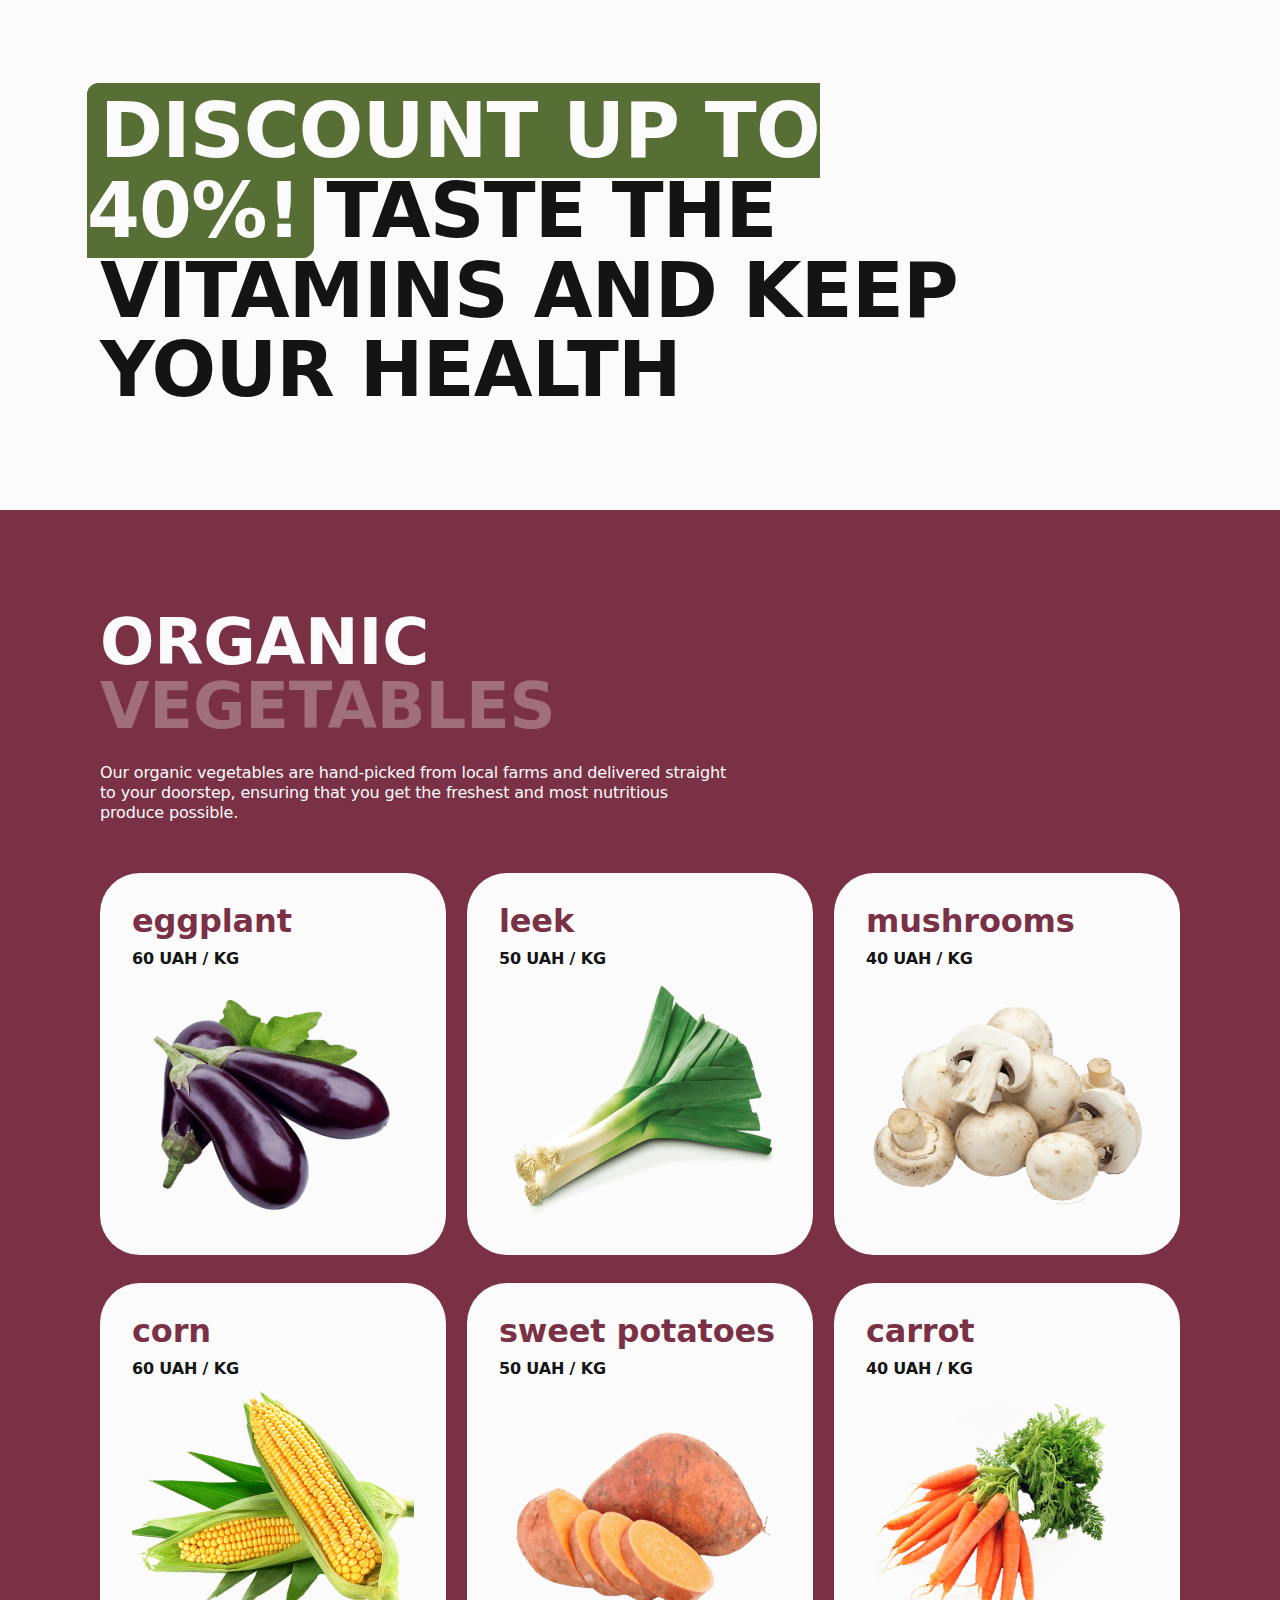
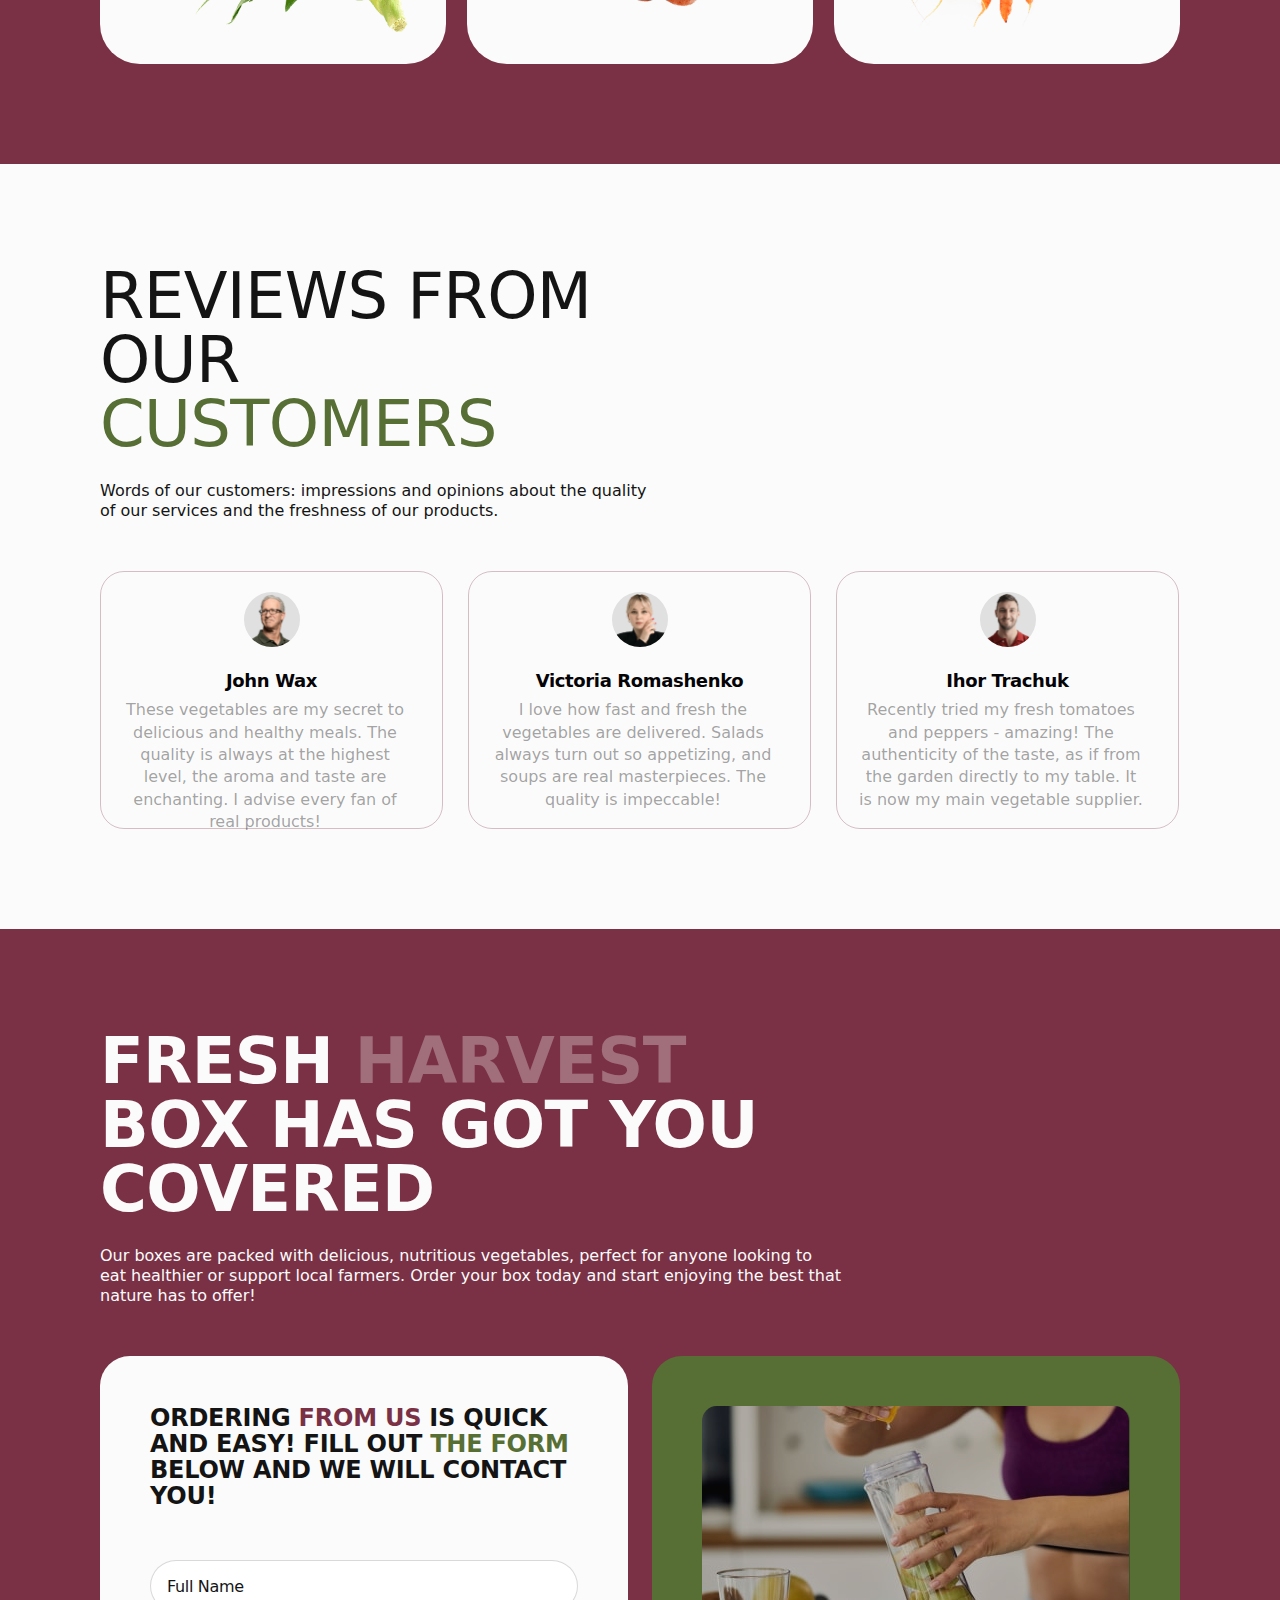
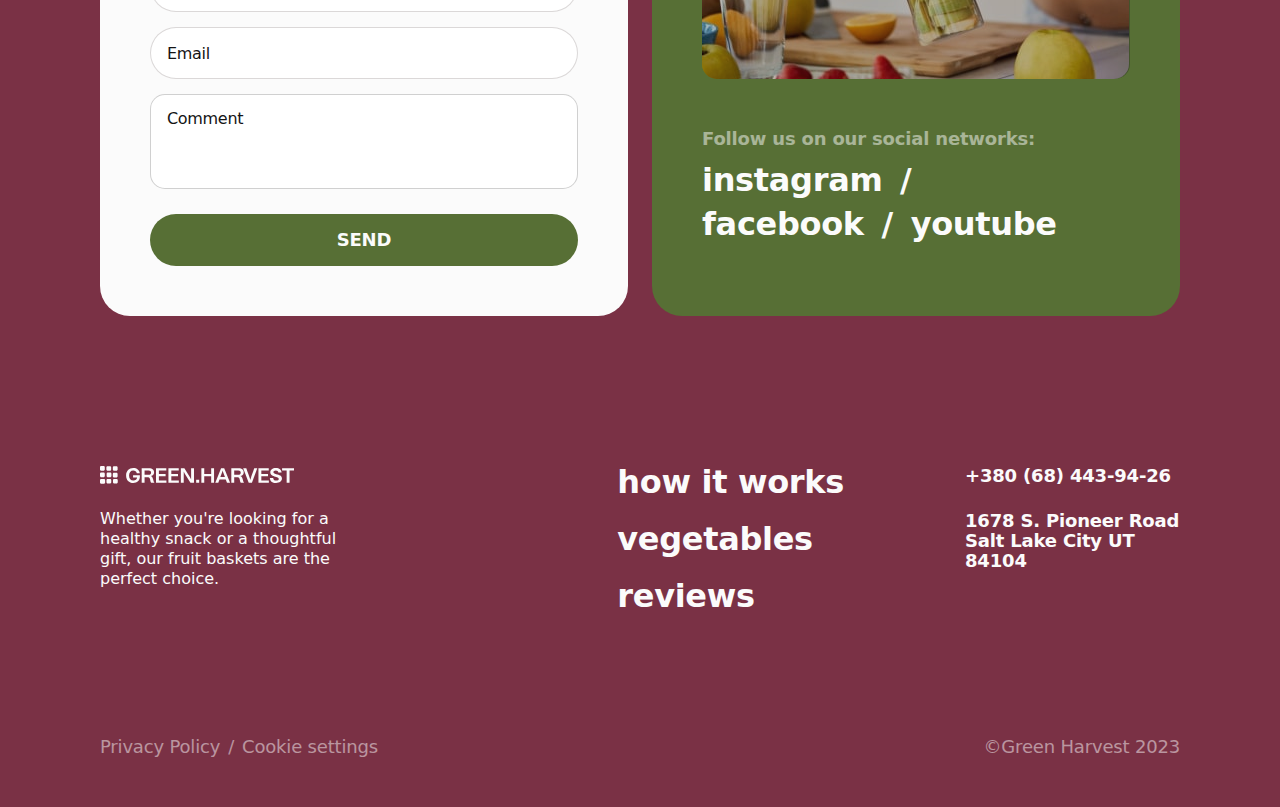
==== commit 6982ca99: "Deploying to gh-pages from @ ReshetS/greenharvest.v.ua@369202b17e99e06d217dfc1893f0a0eff37ff661 🚀" ====
--- a/index.html
+++ b/index.html
@@ -19,7 +19,7 @@
     />
     
     <script type="module" crossorigin src="/commonHelpers.js"></script>
-    <link rel="stylesheet" href="/assets/index-4db8a9c2.css">
+    <link rel="stylesheet" href="/assets/index-a241e634.css">
   </head>
   <body>
     <header class="header">
@@ -90,9 +90,8 @@
 </section>
 
       <section class="how-it-works" id="how-it-works">
-  <div class="container">
+  <div class="work-image-container">
     <h2 class="visually-hidden">How it works</h2>
-
     <div class="work-image-wrap">
       <div class="work-image">
         <picture>
@@ -116,6 +115,9 @@
         </picture>
       </div>
     </div>
+  </div>
+
+  <div class="work-steps-container">
     <div class="work-steps-wrap">
       <div class="work-steps-txt-wrap">
         <h3 class="work-steps-subtit">
@@ -482,16 +484,16 @@
       <button type="button" class="modal-btn">
         <svg
           class="modal-close-icon-mini"
-          width="20"
-          height="20"
+          width="32"
+          height="32"
           aria-label="close-icon"
         >
           <use href="/assets/icons-3df100cc.svg#miniX"></use>
         </svg>
         <svg
           class="modal-close-icon-big"
-          width="24"
-          height="24"
+          width="40"
+          height="40"
           aria-label="close-icon"
         >
           <use href="/assets/icons-3df100cc.svg#bigX"></use>
--- a/assets/index-a241e634.css
+++ b/assets/index-a241e634.css
@@ -0,0 +1 @@
+h1,h2,h3,h4,h5,h6,p{margin:0}p:last-child{margin-bottom:0}ul,ol{margin:0;padding:0;list-style:none}a{color:currentColor;text-decoration:none}button{cursor:pointer}img{display:block;max-width:100%;height:auto}.header .container{position:relative}.header-container{position:absolute;display:flex;justify-content:space-between;align-items:center;padding:0 20px;left:0;right:0;top:20px;width:100%;transition:background-color .5s cubic-bezier(.165,.84,.44,1)}.header-container.scrolled{z-index:3;background-color:#576f3599;border-bottom:1px solid rgba(61,59,59,.2);top:0;position:fixed;padding:0 calc((100% - 335px)/2);left:50%;transform:translate(-50%)}.header-logo-link{display:flex;align-items:center;gap:4px}.header-logo-mob{fill:#fbfbfb}.button-menu-open{display:block;stroke:#fbfbfb;background-color:transparent;border:none}.open-menu-tablet,.header-logo-tab,.nav{display:none}@media screen and (min-width: 768px){.header-container{padding:0 32px;top:32px}.header-container.scrolled{padding:16px calc((100% - 704px)/2)}.header-logo-link{gap:8px}.button-menu-open{height:40px}.button-menu-open-mob,.header-logo-mob,.open-menu-mobile{display:none}.open-menu-tablet{display:inline}.open-menu-tablet-icon{stroke:#fbfbfb;background-color:transparent;border:none}.header-logo-tab{display:inline;fill:#fbfbfb}}@media screen and (min-width:1280px){.header-container{padding:16px 100px}.header-container.scrolled{padding:20px calc((100% - 1080px)/2)}.button-menu-open-td{display:none}.nav{display:flex;align-items:center}.nav-list{display:flex}.nav-item:not(:last-child){margin-right:8px}.nav-item:nth-last-child(2){margin-right:20px}.nav-link{padding:12px;border:1px solid rgba(251,251,251,.4);border-radius:12px;font-weight:500;line-height:1.25;letter-spacing:-.02em}.button-menu-open{display:none}.shop-now{border-radius:30px;padding:16px 32px;background-color:#7a3145;border:none;font-weight:600;font-size:18px;letter-spacing:-.01em;line-height:1.11;text-transform:uppercase;transition:background-color .3s cubic-bezier(.4,0,.2,1)}.shop-now:hover,.shop-now:focus{background-color:#622133}}.hero{width:100%;margin:0 auto;background-color:#576f35}.hero>.container{padding:0}.hero-text{padding:100px 20px 40px}.hero-header{font-size:48px;line-height:1;letter-spacing:-.01em;text-transform:uppercase;margin-bottom:20px}.hero-paragraph{line-height:1.29;font-weight:500}.hero-image{background-image:linear-gradient(to bottom,rgba(20,20,20,.2),rgba(20,20,20,.2)),url(/assets/vegbox-mob-1x-min-b0b3d341.jpg);background-repeat:no-repeat;background-position:center;background-size:cover;width:100%;height:370px}@media screen and (min-resolution: 192dpi){.hero-image{background-image:linear-gradient(to bottom,rgba(20,20,20,.2),rgba(20,20,20,.2)),url(/assets/vegbox-mob-2x-min-153def08.jpg)}}@media screen and (min-resolution: 288dpi){.hero-image{background-image:linear-gradient(to bottom,rgba(20,20,20,.2),rgba(20,20,20,.2)),url(/assets/vegbox-mob-3x-min-8d259956.jpg)}}@media screen and (min-width: 768px){.hero-text{padding:122px 32px 50px}.hero-header{font-size:76px;margin-bottom:25px}.hero-paragraph{line-height:1.25;margin-right:101px}.hero-image{height:539px;background-image:linear-gradient(to bottom,rgba(20,20,20,.2),rgba(20,20,20,.2)),url(/assets/vegbox-tab-1x-min-7b70e2a1.jpg)}@media screen and (min-resolution: 192dpi){.hero-image{background-image:linear-gradient(to bottom,rgba(20,20,20,.2),rgba(20,20,20,.2)),url(/assets/vegbox-tab-2x-min-f621f8d2.jpg)}}@media screen and (min-resolution: 288dpi){.hero-image{background-image:linear-gradient(to bottom,rgba(20,20,20,.2),rgba(20,20,20,.2)),url(/assets/vegbox-tab-3x-min-9489acaa.jpg)}}}@media screen and (min-width: 1280px){.hero>.container{display:flex;flex-direction:row;gap:0}.hero-text{padding-top:238px;padding-right:28px;padding-left:100px;flex-basis:630px}.hero-header{margin-bottom:128px}.hero-paragraph{margin-right:31px}.hero-image{flex-basis:650px;height:800px;background-image:linear-gradient(to bottom,rgba(20,20,20,.2),rgba(20,20,20,.2)),url(/assets/vegbox-desc-1x-min-d628b702.jpg)}@media screen and (min-resolution: 192dpi){.hero-image{background-image:linear-gradient(to bottom,rgba(20,20,20,.2),rgba(20,20,20,.2)),url(/assets/vegbox-desc-2x-min-db6448e7.jpg)}}@media screen and (min-resolution: 288dpi){.hero-image{background-image:linear-gradient(to bottom,rgba(20,20,20,.2),rgba(20,20,20,.2)),url(/assets/vegbox-desc-3x-min-4e0ac0df.jpg)}}}.how-it-works{width:100%;margin:0 auto}.work-image-wrap{padding:40px 20px;max-width:375px;margin:0 auto}.work-image{position:relative}.work-image-pic{border-radius:30px;max-width:100%;margin:0 auto}.work-image:after{content:"";width:100%;height:100%;position:absolute;top:0;left:0;background-color:#1414144d;border-radius:30px;pointer-events:none}.work-steps-container{background-color:#576f35}.work-steps-wrap{padding:80px 20px;max-width:375px;margin:0 auto}.work-steps-txt-wrap{margin-bottom:40px}.work-steps-subtit{font-weight:600;font-size:28px;line-height:1;letter-spacing:-.01em;text-transform:uppercase;color:#fbfbfb;margin:0 auto 20px}.steps-subt-accent{color:#fbfbfb4d}.work-steps-text{font-weight:500;font-size:14px;line-height:1.28;color:#fbfbfb;margin:0 auto}.work-steps-list{color:#14141499;display:flex;flex-direction:column;justify-content:center;align-items:center;gap:20px;width:100%}.work-steps-item:nth-child(2){padding:12px 59px 12px 100px}.work-steps-item{display:flex;align-items:center;position:relative;counter-increment:section;list-style:none;z-index:0;background-color:#fbfbfb;border-radius:15px;padding:12px 27px 12px 100px;width:100%;height:76px}.work-steps-item:before{background-image:url("data:image/svg+xml,%3Csvg viewBox='0 0 52 52' fill='none' xmlns='http://www.w3.org/2000/svg'%3E%3Ccircle cx='26' cy='26' r='21' fill='%237A3145'/%3E%3Ccircle cx='26' cy='26' r='23.5' stroke='%237A3145' stroke-opacity='0.3' stroke-width='5'/%3E%3C/svg%3E%0A");background-repeat:no-repeat;background-size:cover;content:counter(section);position:absolute;top:50%;transform:translateY(-50%);left:24px;display:flex;align-items:center;justify-content:center;font-size:20px;color:#fbfbfb;font-weight:500;line-height:1;letter-spacing:-.02em;height:52px;width:52px}.work-steps-item-txt{font-weight:500;font-size:12px;line-height:1.17;letter-spacing:-.02em;color:#14141499}.steps-list-accent{font-weight:700;color:#141414}@media screen and (min-width: 768px){.work-image-wrap{padding:100px 64px;max-width:768px;margin:0 auto}.work-image-pic{max-width:640px;height:640px}.work-steps-wrap{padding:100px 159px;max-width:768px;margin:0 auto}.work-steps-txt-wrap{margin-bottom:50px}.work-steps-subtit{font-size:32px;margin-bottom:25px}.work-steps-text{font-size:16px;line-height:1.25}.work-steps-item{padding:12px 25px 12px 100px}.work-steps-item-txt{font-size:16px;line-height:1.25}}@media screen and (min-width: 1280px){.how-it-works{display:flex;gap:0}.work-image-container{flex-basis:calc(50% - 10px);display:flex}.work-image-wrap{position:relative;flex-basis:630px;padding:100px;margin:0 0 0 auto}.work-image-pic{width:430px;height:559px}.work-steps-container{flex-basis:calc(50% + 10px);display:flex}.work-steps-wrap{flex-basis:650px;padding:100px 100px 160px;margin:0 auto 0 0}}.advertisement{padding-top:80px;padding-bottom:80px;background:#fbfbfb}.advertisement .container{padding-left:10px;padding-right:10px}.adv-text{display:block;font-size:48px;line-height:1.04;letter-spacing:-.01em;text-transform:uppercase;color:#141414}.adv-text-title{display:block;color:#fbfbfb;border-style:solid;border-color:#576f35;border-left-width:10px;border-right-width:10px;border-radius:12px;background-color:#576f35;padding-left:0}.adv-text-descr{display:block;padding-left:10px}@media screen and (min-width: 768px){.advertisement{padding-top:100px;padding-bottom:100px}.advertisement .container{padding-left:16px;padding-right:16px}.adv-text{font-size:64px;line-height:1.09}.adv-text-title{border-left-width:16px;border-right-width:16px}.adv-text-descr{padding-left:16px}}@media screen and (min-width: 1280px){.advertisement .container{padding-left:100px;padding-right:100px}.adv-text{font-size:76px;line-height:1.05}.adv-text-title{display:inline;border-left-width:13px;border-right-width:13px;position:relative;left:-13px}.adv-text-descr{display:inline;padding-left:0;padding-right:13px}}.vegetables{padding-top:80px;padding-bottom:80px;letter-spacing:-.01em}.organic-title{font-size:48px;line-height:1.04;text-transform:uppercase;margin-bottom:20px;max-width:335px}.organic-title span{color:#fbfbfb4d}.title-about{font-weight:500;line-height:1.29;margin-bottom:40px;max-width:335px}.vg-list{display:flex;flex-wrap:wrap;gap:20px}.vg-item{border-radius:40px;padding:32px 26px;flex-basis:auto;background:#fbfbfb}.vg-subtitle{font-size:28px;line-height:1;color:#7a3145;margin-bottom:12px}.price-list{line-height:1.29;text-transform:uppercase;color:#141414;margin-bottom:14px}.vg-image{margin:0 auto}@media screen and (min-width: 768px){.vegetables{padding-top:100px;padding-bottom:100px}.organic-title{font-size:64px;line-height:1;margin-bottom:50px;max-width:508px}.title-about{line-height:1.25;margin-bottom:50px;max-width:626px}.vg-list{gap:28px 20px}.vg-item{padding:32px 30px;flex-basis:calc((100% - 20px)/2)}.vg-subtitle{font-size:32px}.price-list{margin-bottom:10px}}@media screen and (min-width: 1280px){.organic-title{margin-bottom:25px}.vg-list{gap:28px 21px}.vg-item{padding:32px;flex-basis:calc((100% - 2 * 21px) / 3)}}.reviews{background-color:#fbfbfb;padding-top:80px;padding-bottom:80px}.reviews-title{font-size:48px;line-height:1.04;letter-spacing:-.01em;text-transform:uppercase;color:#141414;margin-bottom:20px}.reviews-title-part{color:#576f35}.reviews-text{font-weight:500;line-height:1.3;color:#141414;margin-bottom:40px}.reviews-item{border:1px solid rgba(122,49,69,.3);border-radius:24px;padding:20px 16px 38px;width:100%;height:238px}.reviews-img{background-color:#e0e0e0;display:block;margin:auto auto 24px;border-radius:100%}.reviews-subtitle{font-size:16px;line-height:1.25;letter-spacing:-.02em;text-align:center;color:#040306;margin-bottom:8px}.reviews-describe-text{font-weight:500;line-height:1.3;text-align:center;color:#04030666;max-width:288px}.reviews-item{display:none}.reviews-item:nth-child(1){display:block}@media screen and (min-width: 768px){.reviews{background-color:#fbfbfb;padding-top:100px;padding-bottom:100px}.reviews-title{max-width:553px;font-weight:400;font-size:64px;line-height:1;letter-spacing:-.01em;text-transform:uppercase;color:#141414;margin-bottom:25px}.reviews-text{max-width:553px;font-weight:500;line-height:1.25;color:#141414;margin-bottom:50px}.reviews-subtitle{font-size:18px;line-height:1.1}.reviews-item:nth-child(-n+2){display:block}.reviews-describe-text{font-weight:500;line-height:1.4;text-align:center;color:#14141466}.reviews-list{display:flex;gap:18px}.reviews-item{width:343px;height:258px;padding:20px}:root{font-size:16px}}@media screen and (min-width: 1280px){.reviews{padding-top:100px;padding-bottom:100px}.reviews-item{display:block}.reviews-list{display:flex;gap:25px}}:root{--text: #141414;--background: #576f35;--background-2: #7a3145;--main-text: #fbfbfb;--harvest: rgba(251, 251, 251, .3);--font-family: "Inter Tight", sans-serif}.your-order{padding:80px 0}.your-order-title{display:block;font-size:48px;line-height:1.04;letter-spacing:-.01em;text-transform:uppercase;margin-bottom:29px}.highlight-text-harvest{color:var(--harvest)}.your-order-text{font-weight:500;line-height:1.29;margin-bottom:40px}.order-block{border-radius:30px;padding:40px 20px;background-color:var(--main-text)}.order-form-text{margin-bottom:40px;font-size:24px;line-height:1.08;letter-spacing:-.01em;text-transform:uppercase;color:var(--text)}.highlight-text-from-us{color:var(--background-2)}.the-form{color:var(--background)}.order-form{display:flex;flex-direction:column}.form-input{border:1px solid rgba(77,61,61,.2);width:100%;border-radius:30px;padding-left:16px;margin-bottom:15px;height:46px}.form-input:user-valid{border-color:#3cbc81}.form-input:user-invalid{border-color:#e74a3b}.form-input:focus,.form-textarea:focus{outline:none;border-color:var(--background-2)}.form-textarea{resize:none;width:100%;border:1px solid rgba(20,20,20,.2);border-radius:15px;padding-left:16px;padding-top:14px;height:91px;margin-bottom:20px}.order-form ::placeholder{font-weight:500;line-height:129%;letter-spacing:-.02em;color:var(--text)}.form-submit-btn{font-weight:600;line-height:1.29;letter-spacing:-.01em;border:none;text-transform:uppercase;color:var(--main-text);border-radius:30px;padding:16px 0;max-width:100%;text-align:center;background:var(--background)}.social-media-block{margin-top:20px;border-radius:30px;padding:40px 20px;background-color:var(--background)}.order-block,.social-media-block{min-width:280px}.social-media-image{max-width:100%;border-radius:15px;max-height:273px;margin-bottom:20px}.image-wrap{position:relative}.image-wrap:after{content:"";width:100%;height:100%;position:absolute;top:0;left:0;background-color:#1414144d;border-radius:15px;pointer-events:none}.social-media-text{line-height:1.29;letter-spacing:-.01em;color:#fbfbfb80}.social-media{margin-top:14px}.social-media-item{display:inline-block}.social-media-item:not(:last-child){margin-bottom:8px}.social-media-item:not(:last-child):after{content:"/";font-size:24px;line-height:1.08;margin:0 8px}.social-media-link{font-size:24px;line-height:1.08;letter-spacing:-.01em}@media screen and (min-width:768px){.your-order{padding:100px 0}.your-order-title{font-size:64px;line-height:1}.your-order-text{line-height:1.25;max-width:640px}.order-block{margin:0 auto;max-width:628px;padding:50px 100px}.order-form-text{margin-bottom:50px}.form-input{height:52px;line-height:1.25}.order-form::placeholder{font-weight:500;font-size:16px;line-height:1.25;letter-spacing:-.02em}.form-textarea{height:95px;margin-bottom:25px}.form-submit-btn{font-size:18px;line-height:1.11}.social-media-block{max-width:628px;margin:25px auto 0;padding:50px}.social-media-image{margin-bottom:50px}.social-media-text{font-size:18px;line-height:1.11}.social-media{margin-top:15px}.social-media-item:not(:last-child):after{font-size:32px;line-height:1;margin:0 12px}.social-media-item:not(:last-child){margin:0}.social-media-link{font-size:32px;line-height:1}}@media screen and (min-width:1280px){.order-wrap{display:flex;gap:24px}.order-block{padding:50px}.your-order-title{margin-bottom:25px;margin-right:auto;max-width:751px}.your-order-text{margin-right:auto;margin-bottom:50px;max-width:742px}.social-media-block{margin-top:0}.order-block,.social-media-block{flex-basis:calc((100% - 24px)/2)}.social-media-item:not(:last-child){margin-bottom:12px}}.footer{padding-top:40px;padding-bottom:40px}.footer-wrap{display:flex;flex-direction:column;gap:40px;margin-bottom:80px}.footer-logo{display:flex;align-items:flex-start;justify-content:flex-start;flex-direction:column;gap:14px;width:296px}.footer-logo-link{display:flex;gap:4px;align-items:center}.footer-logo-icon-mob{fill:#fbfbfb}.footer-logo-icon-tab{display:none;fill:#fbfbfb}.footer-text{font-weight:500;font-size:14px;line-height:1.29;color:#fbfbfb}.footer-blok-nav{display:flex;align-items:flex-start;justify-content:flex-start;flex-direction:column;gap:40px}.footer-nav-list{display:flex;align-items:flex-start;justify-content:flex-start;flex-direction:column;gap:14px}.footer-nav-link{font-size:28px;line-height:1;letter-spacing:-.01em;color:#fbfbfb}.footer-address{display:flex;align-items:flex-start;justify-content:flex-start;flex-direction:column;gap:14px}.footer-address-link{line-height:1.29;letter-spacing:-.01em;color:#fbfbfb}.footer-address-text{width:179px;line-height:1.29;letter-spacing:-.01em;color:#fbfbfb}.footer-soc{display:flex;flex-direction:row;gap:8px}.footer-soc-link,.footer-soc-text{font-weight:500;font-size:12px;line-height:1.33;letter-spacing:-.01em;color:#fbfbfb80}.footer-soc-link:last-child{margin-left:auto}@media screen and (min-width:768px){.footer{padding-top:32px;padding-bottom:32px}.footer-wrap{margin-bottom:100px;flex-direction:row}.footer-logo{gap:25px;width:265px}.footer-logo-link{gap:8px}.footer-logo-icon-mob{display:none}.footer-logo-icon-tab{display:flex;fill:#fbfbfb}.footer-text{font-size:16px;line-height:1.25}.footer-blok-nav{margin-left:auto;gap:64px}.footer-nav-list{gap:25px}.footer-nav-link{font-size:32px}.footer-address{gap:25px}.footer-address-link{font-size:18px;line-height:1.11}.footer-address-text{width:215px;font-size:18px;line-height:1.11}.footer-soc-link,.footer-soc-text{font-size:18px;line-height:1.11}}@media screen and (min-width:1280px){.footer{padding-top:50px;padding-bottom:50px}.footer-wrap{margin-bottom:125px}.footer-blok-nav{margin-left:auto;flex-direction:row;gap:121px}}.backdrop{position:fixed;top:0;left:0;width:100%;height:100%;z-index:999;background-color:#14141466;opacity:0;visibility:hidden;pointer-events:none;transition:opacity .25s cubic-bezier(.4,0,.2,1),visibility .25s cubic-bezier(.4,0,.2,1)}.mobile-menu{position:absolute;top:0;left:0;width:100%;height:100%;background-color:#7a3145;transition:transform .25s cubic-bezier(.4,0,.2,1);transform:translate(100%)}.backdrop.is-open{opacity:1;visibility:visible;pointer-events:auto}.backdrop.is-open>.mobile-menu{transform:translate(0)}.modal{position:relative;display:flex;flex-direction:column;height:100%;padding-bottom:40px;padding-top:240px}.modal-btn{position:absolute;top:20px;right:20px;background-color:transparent;border:none;padding:0;line-height:0}.modal-close-icon-mini{stroke:#fbfbfb}.modal-close-icon-big{display:none}.modal-menu{height:100%;display:flex;justify-content:space-between;align-items:center;gap:8px;flex-direction:column;margin-left:auto;margin-right:auto}.modal-menu-item{display:flex;justify-content:center;align-items:center;border:1px solid rgba(251,251,251,.4);border-radius:12px;width:115px;height:42px;transition:color .25s cubic-bezier(.4,0,.2,1)}.modal-menu-item:hover,.modal-menu-item:focus{background:#fbfbfb}.modal-menu-item:hover>.modal-menu-link,.modal-menu-item:focus>.modal-menu-link{color:#7a3145}.modal-menu-link{font-weight:500;font-size:14px;line-height:1.28571;letter-spacing:-.02em;text-align:center;color:#fbfbfb;transition:color .25s cubic-bezier(.4,0,.2,1)}.modal-menu-item-shop{display:flex;flex-wrap:wrap;justify-content:center;align-items:center;border:1px solid rgba(251,251,251,.2);border-radius:30px;width:155px;height:50px;margin-top:auto}.modal-menu-link-shop{font-weight:600;font-size:14px;line-height:1.28571;letter-spacing:-.01em;text-transform:uppercase;color:#fbfbfb}.modal-menu-item-shop:hover,.modal-menu-item-shop:focus{background:#fbfbfb}.modal-menu-item-shop:hover>.modal-menu-link-shop,.modal-menu-item-shop:focus>.modal-menu-link-shop{color:#7a3145}@media screen and (min-width: 768px) and (max-width: 1279px){.mobile-menu{width:351px;right:0;left:auto}.modal-close-icon-mini{display:none}.modal-close-icon-big{display:block;stroke:#fbfbfb}}@media screen and (min-width: 1280px){.backdrop.is-open{opacity:0;visibility:hidden;pointer-events:none}}:root{font-family:Inter Tight,sans-serif;font-optical-sizing:auto;font-weight:600;font-style:normal;font-size:14px;line-height:1;color:#fbfbfb;background-color:#7a3145;font-synthesis:none;text-rendering:optimizeLegibility;-webkit-font-smoothing:antialiased;-moz-osx-font-smoothing:grayscale;-webkit-text-size-adjust:100%}.container{width:100%;padding-left:20px;padding-right:20px;margin:0 auto}.visually-hidden{position:absolute;width:1px;height:1px;margin:-1px;border:0;padding:0;white-space:nowrap;clip-path:inset(100%);clip:rect(0 0 0 0);overflow:hidden}@media screen and (min-width: 375px){.container{max-width:375px}}@media screen and (min-width: 768px){.container{max-width:768px;padding-left:32px;padding-right:32px}:root{font-size:16px}}@media screen and (min-width: 1280px){.container{max-width:1280px;padding-left:100px;padding-right:100px}}
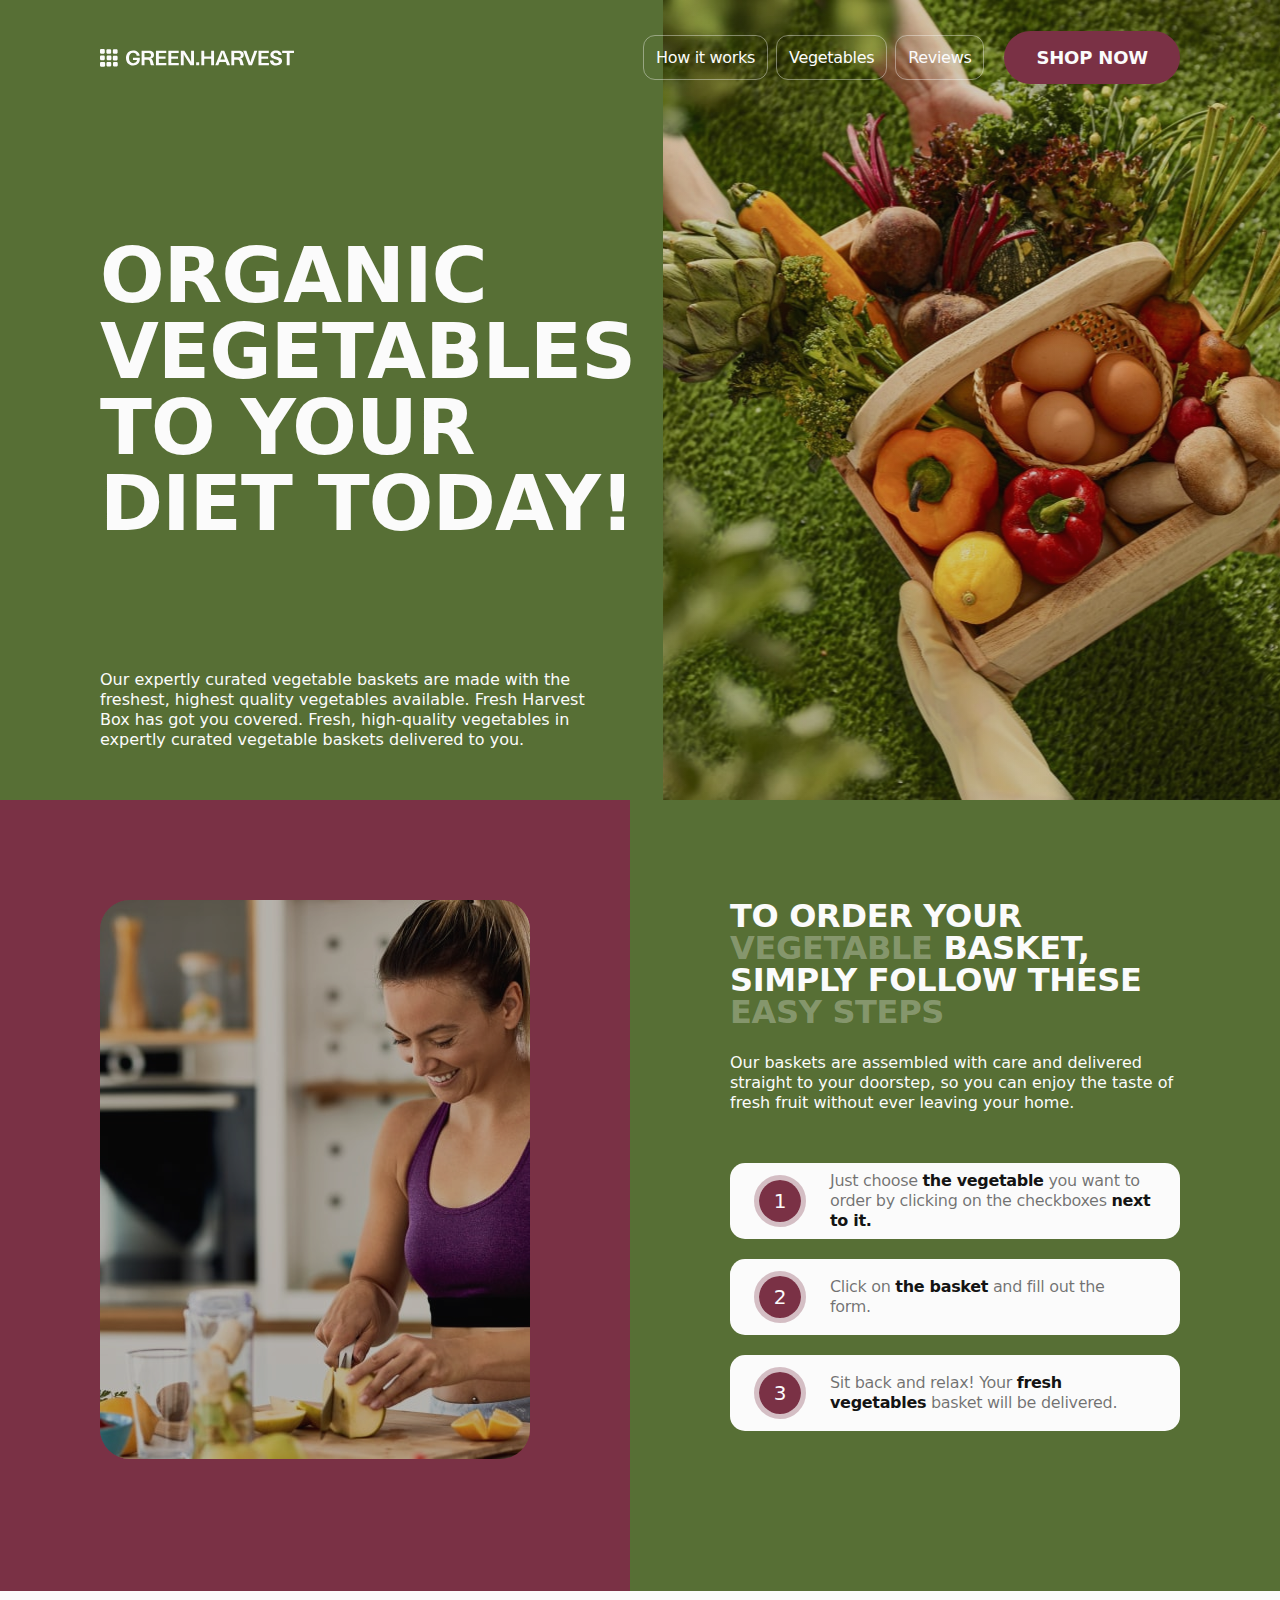
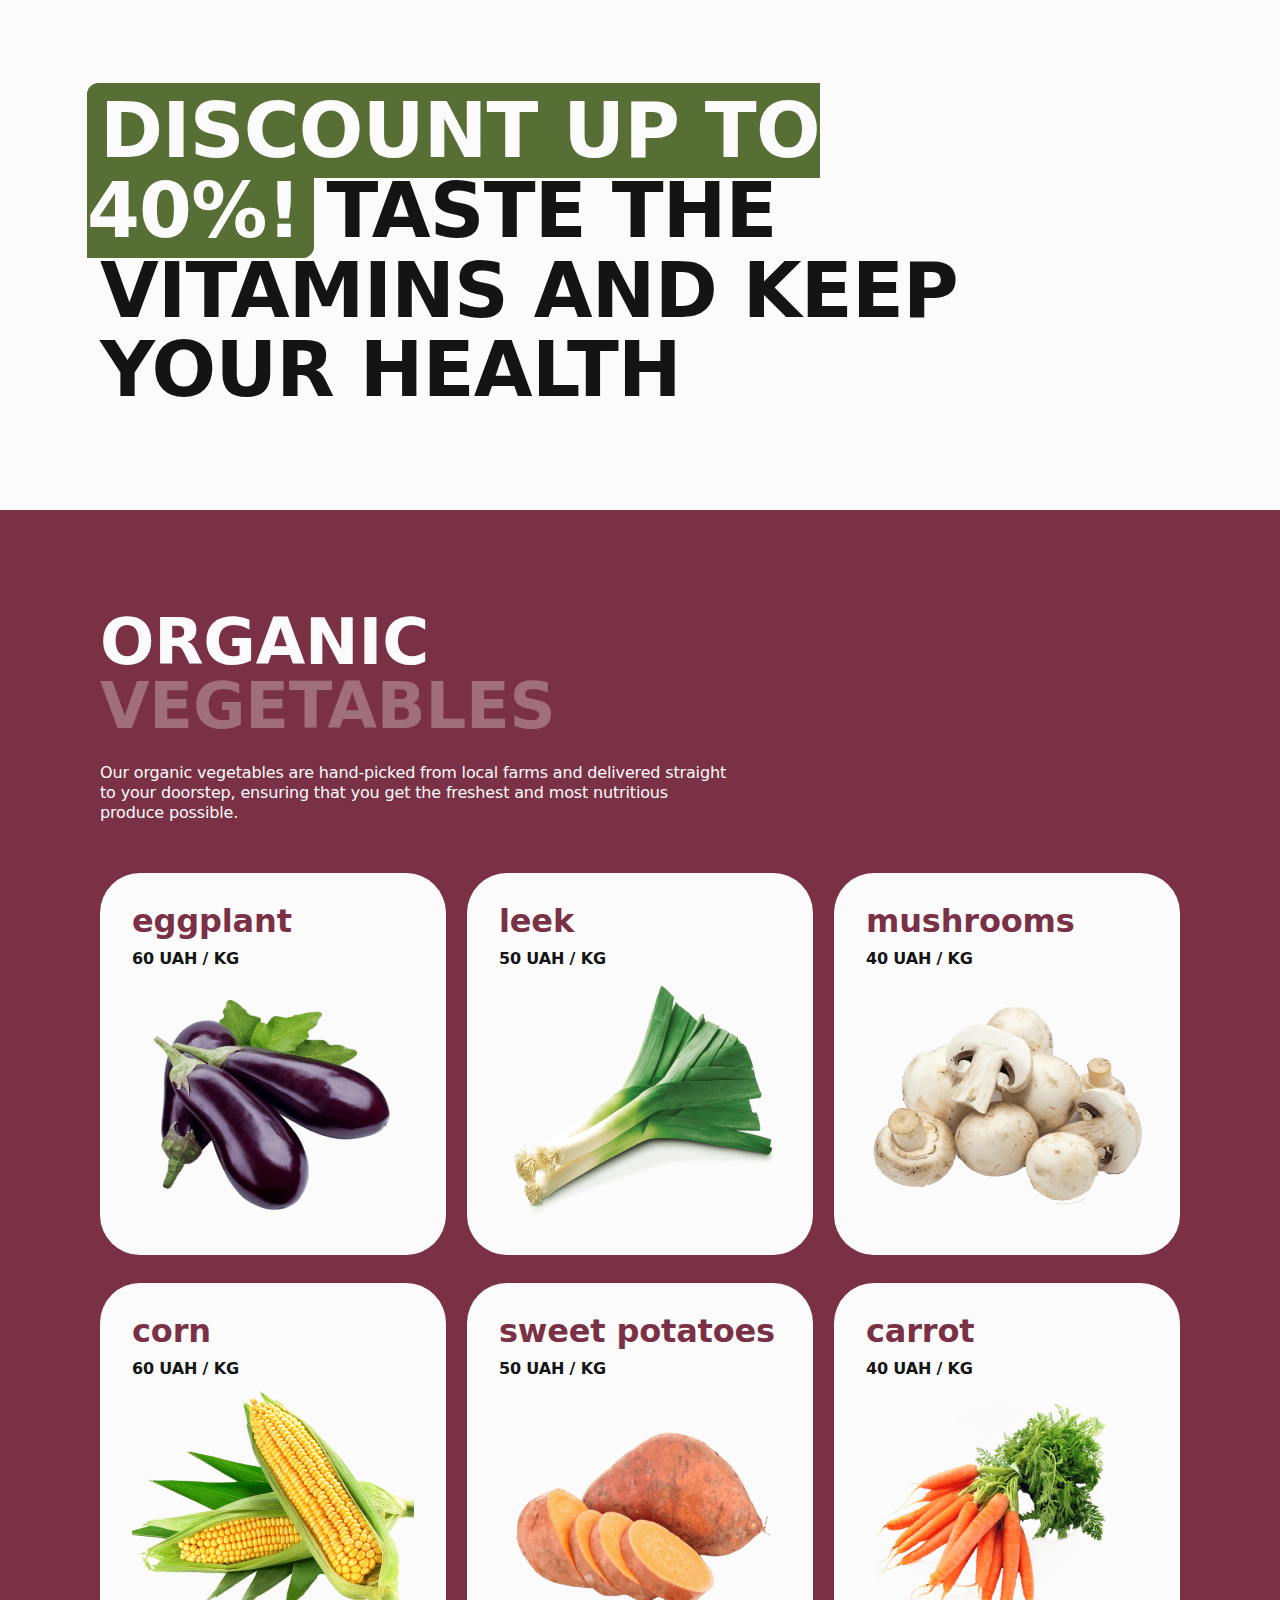
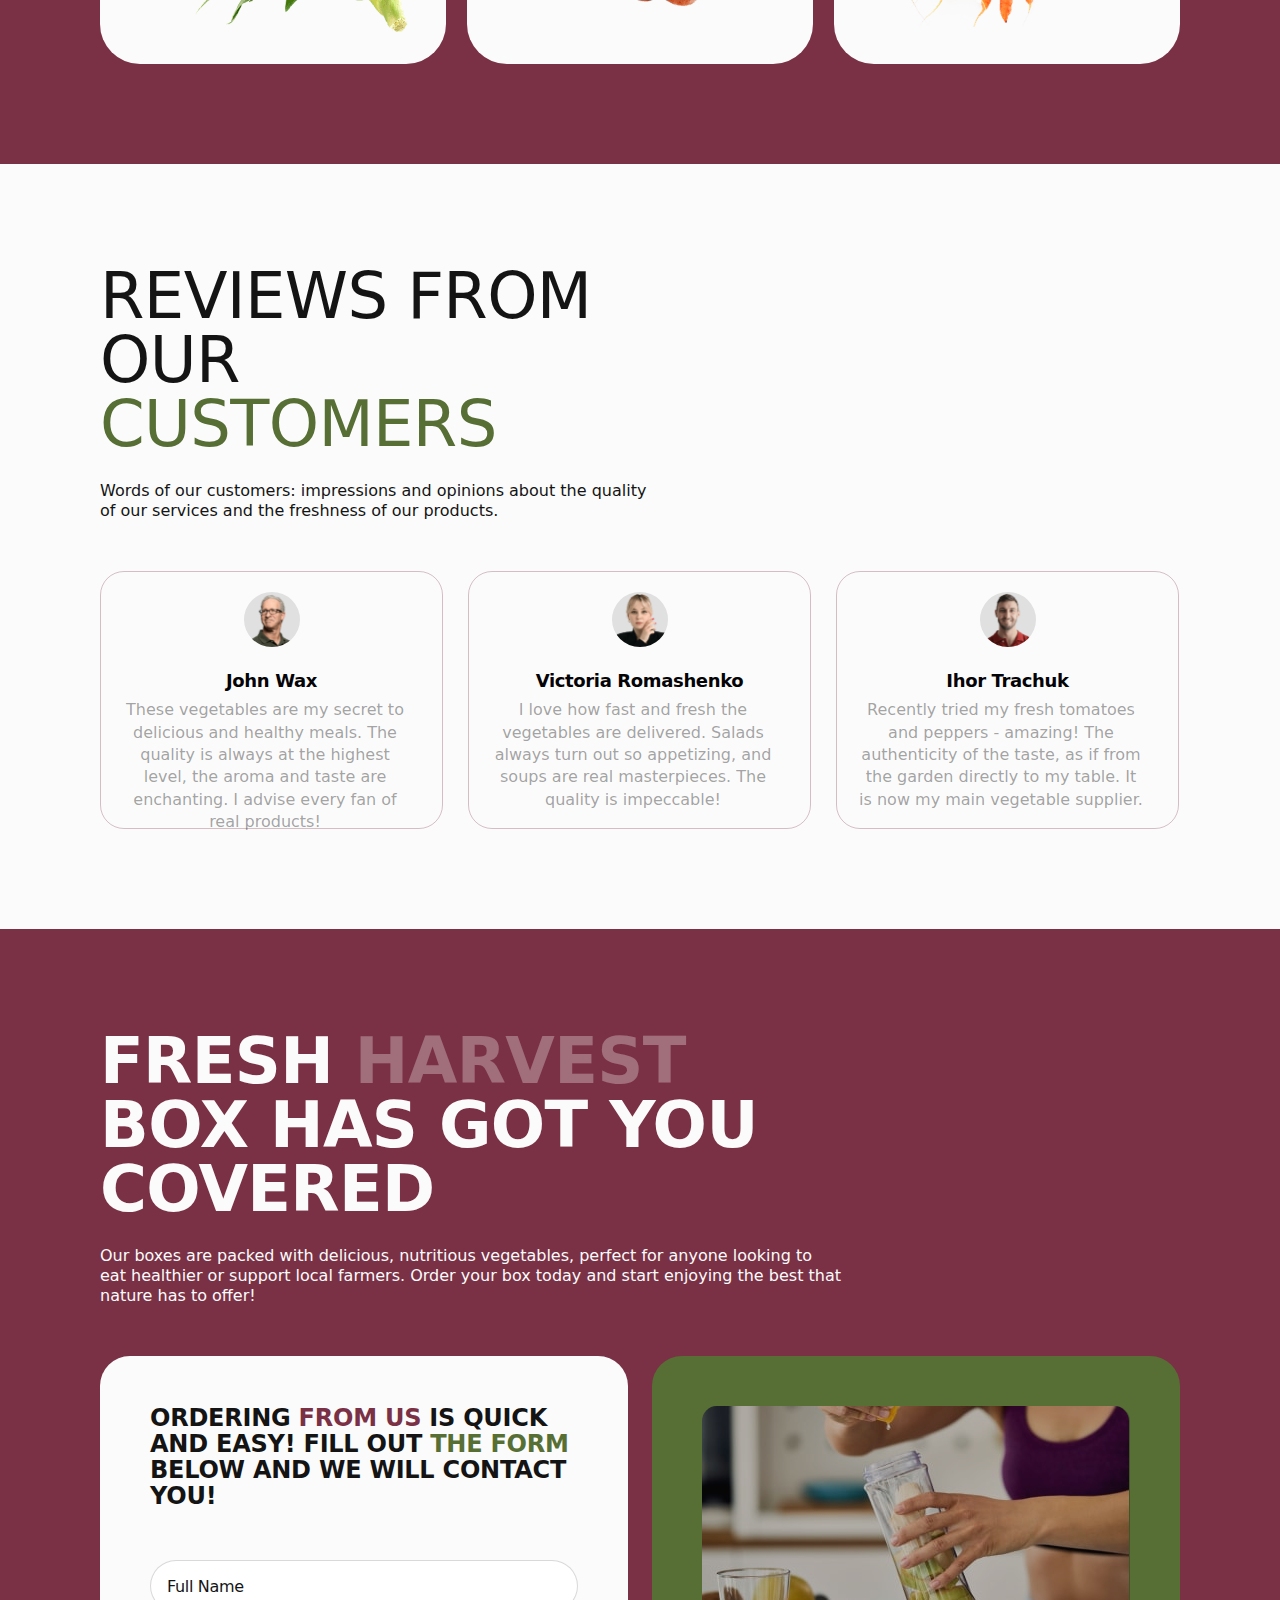
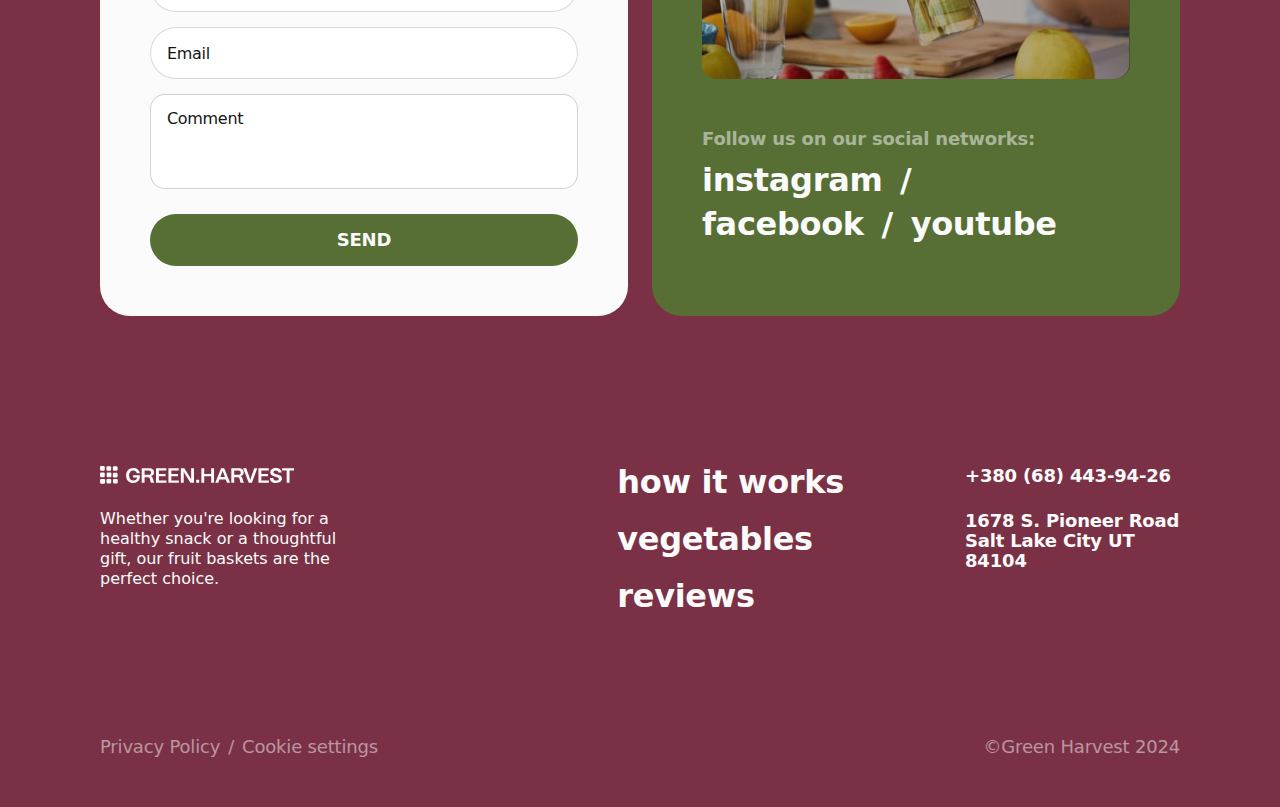
==== commit 29734ccd: "Deploying to gh-pages from @ ReshetS/greenharvest.v.ua@21e6733ce0ecce83f4ba8a02a2ae46cc1fe22637 🚀" ====
--- a/index.html
+++ b/index.html
@@ -472,7 +472,7 @@
       <p class="footer-soc-text">/</p>
       <a class="footer-soc-link" href="">Cookie settings</a>
       <a class="footer-soc-link" href="./index.html"
-        >&copy;Green Harvest 2023</a
+        >&copy;Green Harvest 2024</a
       >
     </div>
   </div>
